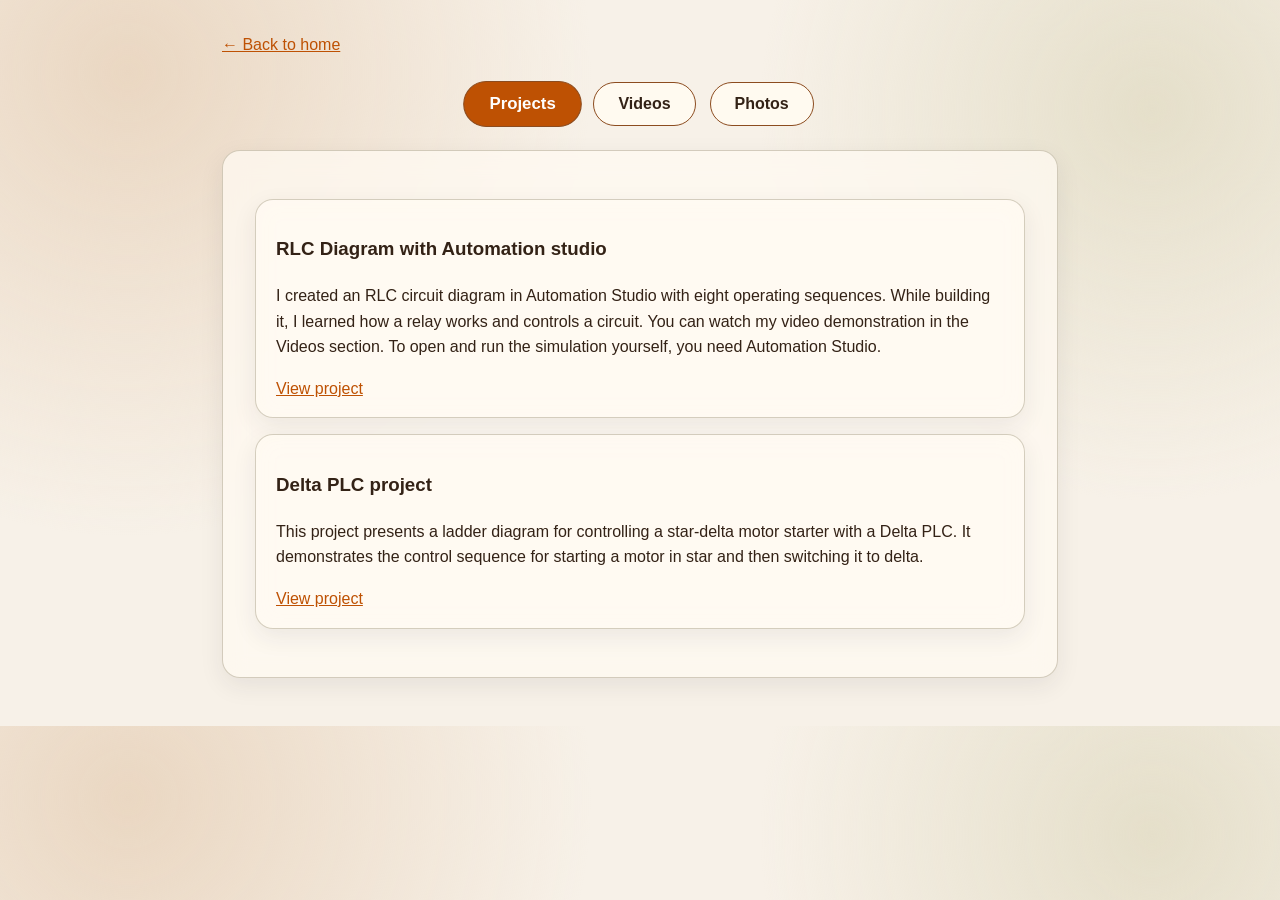
==== project.html @ 9f4d5b27 "Add files via upload" ====
<!DOCTYPE html>
<html lang="en">
<head>
  <meta charset="UTF-8">
  <meta name="viewport" content="width=device-width, initial-scale=1.0">
  <title>My Project | Portfolio</title>
  <link rel="stylesheet" href="style.css">
   <link rel="icon" href="favicon.svg?v=2" type="image/svg+xml">
   <!-- Google tag (gtag.js) -->
<script async src="https://www.googletagmanager.com/gtag/js?id=G-FCDYNV5BZT"></script>
<script>
  window.dataLayer = window.dataLayer || [];
  function gtag(){dataLayer.push(arguments);}
  gtag('js', new Date());

  gtag('config', 'G-FCDYNV5BZT');
</script>
</head>
<body>
  <main>
    <a href="index.html">← Back to home</a>

    <div class="category-tabs">
  <button class="category-tab active" data-target="projects-panel">Projects</button>
  <button class="category-tab" data-target="videos-panel">Videos</button>
  <button class="category-tab" data-target="photos-panel">Photos</button>
</div>

<section id="projects-panel" class="category-panel">
  <article>
  <h3>RLC Diagram with Automation studio</h3>
  <p>
  I created an RLC circuit diagram in Automation Studio with eight operating
  sequences. While building it, I learned how a relay works and controls a
  circuit. You can watch my video demonstration in the Videos section. To open
  and run the simulation yourself, you need Automation Studio.
</p>
  <a href="https://drive.google.com/drive/folders/1UV2HVsaEvD0azWCctB0m4hEM7mdE9hsQ?usp=sharing" target="_blank" rel="noopener">
    View project
  </a>
</article>

<article>
  <h3>Delta PLC project</h3>
  <p>This project presents a ladder diagram for controlling a star-delta motor starter with a Delta PLC. It demonstrates the control sequence for starting a motor in star and then switching it to delta.</p>
  <a href="https://drive.google.com/drive/folders/1kPc6Oqw2vQuU6igE3XqyLBparTO5ddNT?usp=sharing" target="_blank" rel="noopener">
    View project
  </a>
</article>
</section>

<section id="videos-panel" class="category-panel" hidden>
  <article>
  <h3>Video of RLC Diagram With Automation Studio(1)</h3>
  <p></p>
  <a href="https://drive.google.com/file/d/1Dyyc3hLuSCQRP0DE0r65FsRZDgPVqK5n/view?usp=sharing" target="_blank" rel="noopener">
    View video
  </a>
</article>
<article>
  <h3>Video of RLC Diagram With Automation Studio(2)</h3>
  <p></p>
  <a href="https://drive.google.com/file/d/1dYLl6WP03mPpwDv343jCOGYPuhtItcZF/view?usp=sharing" target="_blank" rel="noopener">
    View video
  </a>
</article>
<article>
  <h3>Video of RLC Diagram With Automation Studio(3)</h3>
  <p></p>
  <a href="https://drive.google.com/file/d/1oDq4qbiDxwOZ8d4gYat-QSgjHKj9Vm8w/view?usp=sharing" target="_blank" rel="noopener">
    View video
  </a>
</article>
<article>
  <h3>Video of RLC Diagram With Automation Studio(4)</h3>
  <p></p>
  <a href="https://drive.google.com/file/d/1hmCwI8xYdRDKNEjzUMsem4-DNzkQPcMk/view?usp=sharing" target="_blank" rel="noopener">
    View video
  </a>
</article>
</section>

<section id="photos-panel" class="category-panel" hidden>
  <h2>Project Photos</h2>
  <p>Nothing done yet..</p>
</section>
  </main>
  <script src="script.js"></script>
</body>
</html>
---- style.css ----
* {
  box-sizing: border-box;
}

html {
  scroll-behavior: smooth;
}

body {
  margin: 0;
  font-family: Arial, sans-serif;
  line-height: 1.6;
  color: #202033;
  background: #f6f7fb;
}

header {
  padding: 1rem 8%;
  background: rgb(255, 255, 255);
  border-bottom: 1px solid #e5e5ee;
}

nav {
  display: flex;
  justify-content: flex-end;
  gap: 1.5rem;
}

a {
  color: #5b4bdb;
}

nav a {
  text-decoration: none;
  font-weight: bold;
}

main {
  max-width: 900px;
  margin: 0 auto;
  padding: 2rem;
}

section {
  padding: 3rem 0;
}

#home {
  min-height: 60vh;
  display: flex;
  flex-direction: column;
  justify-content: center;
  align-items: flex-start;
}

#home h1 {
  margin: 0;
  font-size: clamp(2.5rem, 8vw, 4.5rem);
}

#home a {
  display: inline-block;
  padding: 0.7rem 1rem;
  color: white;
  background: #5b4bdb;
  border-radius: 8px;
  text-decoration: none;
}

article {
  margin: 1rem 0;
  padding: 1rem 1.25rem;
  background: white;
  border: 1px solid #e5e5ee;
  border-radius: 10px;
}

footer {
  padding: 1rem;
  color: #666;
  text-align: center;
}

@media (max-width: 600px) {
  header {
    padding: 1rem;
  }

  nav {
    justify-content: center;
    flex-wrap: wrap;
    gap: 0.75rem 1rem;
  }

  main {
    padding: 1rem;
  }
}

.project-icon {
  display: inline-block;
  padding: 0.5rem 0.8rem;
  color: white;
  background: #5b4bdb;
  border-radius: 8px;
  text-decoration: none;
}

.profile-photo {
  width: 140px;
  height: 140px;
  object-fit: cover;
  border-radius: 50%;
}

#home {
  display: block;
}

.hero-layout {
  display: grid;
  grid-template-columns: 1fr 220px;
  align-items: center;
  gap: 3rem;
}

.profile-photo {
  width: 220px;
  height: 220px;
  object-fit: cover;
  border-radius: 50%;
}

@media (max-width: 600px) {
  .hero-layout {
    grid-template-columns: 1fr;
    gap: 1rem;
  }

  .profile-photo {
    width: 150px;
    height: 150px;
  }
}

@keyframes fade-up {
  from {
    opacity: 0;
    transform: translateY(18px);
  }
  to {
    opacity: 1;
    transform: translateY(0);
  }
}

@keyframes fade-in {
  from {
    opacity: 0;
    transform: translateX(18px);
  }
  to {
    opacity: 1;
    transform: translateX(0);
  }
}

.hero-layout > div {
  animation: fade-up 0.7s ease-out both;
}

.profile-photo {
  animation: fade-in 0.8s ease-out 0.15s both;
}

article {
  transition: transform 0.2s ease, box-shadow 0.2s ease;
}

article:hover {
  transform: translateY(-5px);
  box-shadow: 0 8px 20px rgb(32 32 51 / 12%);
}

@media (prefers-reduced-motion: reduce) {
  *,
  *::before,
  *::after {
    animation-duration: 0.01ms !important;
    transition-duration: 0.01ms !important;
  }
}

body {
  background:
    radial-gradient(circle at 10% 10%, #e5e2ff 0, transparent 35%),
    radial-gradient(circle at 90% 15%, #dff5ff 0, transparent 30%),
    #f6f7fb;
}

section,
article {
  background: rgb(255 255 255 / 55%);
  border: 1px solid rgb(255 255 255 / 85%);
  border-radius: 18px;
  box-shadow: 0 8px 24px rgb(32 32 51 / 8%);
  backdrop-filter: blur(12px);
  -webkit-backdrop-filter: blur(12px);
  transition: transform 0.25s ease, box-shadow 0.25s ease;
}

section {
  padding: 2rem;
  margin: 1rem 0;
}

@media (hover: hover) {
  section:hover,
  article:hover {
    transform: translateY(-4px);
    box-shadow: 0 14px 30px rgb(32 32 51 / 14%);
  }
}

@keyframes page-enter {
  from {
    opacity: 0;
    transform: translateY(12px);
  }
  to {
    opacity: 1;
    transform: translateY(0);
  }
}

main {
  animation: page-enter 0.55s ease-out both;
}

@media (prefers-reduced-motion: reduce) {
  *,
  *::before,
  *::after {
    animation-duration: 0.01ms !important;
    transition-duration: 0.01ms !important;
  }
}
nav a:not(.social-icon) {
  display: inline-block;
  padding: 0.55rem 0.9rem;
  border: 1px solid rgb(91 75 219 / 20%);
  border-radius: 999px;
  background: rgb(255 255 255 / 45%);
  text-decoration: none;
  transition: transform 0.2s ease, background 0.2s ease,
              box-shadow 0.2s ease, border-color 0.2s ease;
}

nav a:not(.social-icon):hover {
  transform: translateY(-3px);
  border-color: #5b4bdb;
  background: rgb(255 255 255 / 85%);
  box-shadow: 0 6px 16px rgb(91 75 219 / 18%);
}

nav a:not(.social-icon):focus-visible {
  outline: 3px solid #5b4bdb;
  outline-offset: 3px;
}
.social-links {
  display: flex;
  gap: 0.75rem;
}

#contact .social-links .social-icon {
  display: inline-flex;
  width: 44px;
  height: 44px;
  align-items: center;
  justify-content: center;
  border-radius: 50%;
  color: white;
  font-size: 1.25rem;
  font-weight: bold;
  text-decoration: none;
  transition: transform 0.2s ease, box-shadow 0.2s ease;
}

#contact .social-icon.facebook {
  background: #1877f2;
}

#contact .social-icon.linkedin {
  background: #0a66c2;
}

#contact .social-links .social-icon:hover {
  transform: translateY(-3px);
  box-shadow: 0 6px 16px rgb(32 32 51 / 20%);
}

#contact .social-icon.email {
  background: #5b4bdb;
}

#contact .email-address {
  display: inline-block;
  padding: 0.35rem 0.6rem;
  border-radius: 8px;
  background: rgb(91 75 219 / 8%);
  color: #4b3bc8;
  font-weight: 600;
  text-decoration: none;
  overflow-wrap: anywhere;
  transition: transform 0.2s ease, box-shadow 0.2s ease;
}

#contact .email-address:hover {
  transform: translateY(-2px);
  box-shadow: 0 5px 14px rgb(91 75 219 / 18%);
}

#contact .email-contact {
  display: inline-flex;
  max-width: 100%;
  align-items: center;
  gap: 0.65rem;
  margin: 0.5rem 0 1rem;
  padding: 0.55rem 0.8rem;
  border: 1px solid rgb(255 255 255 / 85%);
  border-radius: 14px;
  background: rgb(255 255 255 / 55%);
  box-shadow: 0 8px 20px rgb(32 32 51 / 8%);
  backdrop-filter: blur(12px);
  -webkit-backdrop-filter: blur(12px);
}

#contact .email-symbol {
  display: grid;
  width: 40px;
  height: 40px;
  flex: 0 0 40px;
  place-items: center;
  border-radius: 50%;
  background: #5b4bdb;
  color: white;
}

#contact .email-address {
  padding: 0;
  color: #4b3bc8;
  font-weight: 600;
  text-decoration: none;
  white-space: nowrap;
}

#contact .email-address:hover {
  text-decoration: underline;
}
#contact .contact-methods {
  display: flex;
  flex-direction: column;
  align-items: flex-start;
  gap: 0.75rem;
}

#contact .social-links {
  display: flex;
  gap: 1.75rem;
}

body {
  background:
    radial-gradient(circle at 10% 10%, #d9d5f5 0, transparent 35%),
    radial-gradient(circle at 90% 15%, #d5e8f0 0, transparent 30%),
    #e9eaf1;
}

section,
article {
  background: rgb(220 222 235 / 68%);
}

#contact .email-contact,
nav a:not(.social-icon) {
  background: rgb(220 222 235 / 65%);
}

header {
  background: rgb(213 216 232 / 90%);
  border-bottom: 1px solid rgb(91 75 219 / 20%);
  backdrop-filter: blur(12px);
  -webkit-backdrop-filter: blur(12px);
}
@media (max-width: 600px) {
  header {
    padding: 0.75rem 1rem;
  }

  nav {
    justify-content: center;
    flex-wrap: wrap;
    gap: 0.5rem;
  }

  nav a:not(.social-icon) {
    padding: 0.45rem 0.65rem;
    font-size: 0.9rem;
  }

  main {
    padding: 1rem;
  }

  section {
    padding: 1.25rem;
    margin: 0.75rem 0;
  }

  .hero-layout {
    grid-template-columns: 1fr;
    gap: 1rem;
  }

  .profile-photo {
    width: 130px;
    height: 130px;
  }

  #home h1 {
    font-size: clamp(2.2rem, 11vw, 3.1rem);
  }

  #contact .email-address {
    font-size: clamp(0.65rem, 3.2vw, 0.9rem);
    white-space: nowrap;
  }
}

.hero-layout {
  grid-template-columns: minmax(0, 1fr) clamp(90px, 28vw, 120px);
  align-items: start;
  gap: 0.65rem;
}

.hero-layout > div {
  min-width: 0;
}

.profile-photo {
  width: clamp(90px, 28vw, 120px);
  height: clamp(90px, 28vw, 120px);
  margin-top: 2rem;
}

#home h1 {
  font-size: clamp(1.45rem, 7vw, 2rem);
  line-height: 1.1;
}

:root {
  --burnt-orange: #be5103;
  --brown: #8c4c1f;
  --olive: #544823;
  --dark-brown: #332216;
  --warm-cream: #f7f1e8;
}

body {
  color: var(--dark-brown);
  background:
    radial-gradient(circle at 10% 10%, #ead7c2 0, transparent 35%),
    radial-gradient(circle at 90% 15%, #e5dfca 0, transparent 30%),
    var(--warm-cream);
}

header {
  background: rgb(247 241 232 / 92%);
  border-bottom: 1px solid rgb(84 72 35 / 25%);
}

h1, h2, h3 {
  color: var(--dark-brown);
}

a {
  color: var(--burnt-orange);
}

section,
article {
  color: var(--dark-brown);
  background: rgb(255 250 242 / 75%);
  border-color: rgb(84 72 35 / 25%);
}

nav a:not(.social-icon) {
  color: var(--dark-brown);
  border-color: rgb(84 72 35 / 28%);
}

nav a:not(.social-icon):hover {
  color: var(--burnt-orange);
  border-color: var(--burnt-orange);
}

#home a,
.project-icon {
  color: white;
  background: var(--burnt-orange);
}

#contact .email-contact {
  background: rgb(255 250 242 / 80%);
  border-color: rgb(84 72 35 / 28%);
}

#contact .email-symbol {
  background: var(--olive);
}

#contact .email-address {
  color: var(--brown);
}

#contact .social-icon.facebook {
  background: var(--burnt-orange);
}

#contact .social-icon.linkedin {
  background: var(--brown);
}

footer {
  color: rgb(51 34 22 / 75%);
}

@media (max-width: 600px) {
  #home {
    min-height: auto;
    padding-bottom: 32px;
  }
}
.category-tabs {
  display: flex;
  gap: 14px;
  margin: 24px 0;
}

.category-tab {
  padding: 12px 24px;
  border: 1px solid #8c4c1f;
  border-radius: 999px;
  background: #fffaf0;
  color: #332216;
  font-size: 1rem;
  font-weight: bold;
  cursor: pointer;
}

.category-tab.active,
.category-tab:hover {
  background: #be5103;
  color: white;
}

.category-panel[hidden] {
  display: none;
}

@media (max-width: 600px) {
  .category-tabs {
    gap: 8px;
  }

  .category-tab {
    padding: 10px 16px;
  }
}
section[hidden] {
  display: none !important;
}
/* Center the three category buttons */
.category-tabs {
  display: flex;
  justify-content: center;
  gap: 14px;
}

/* Animate the buttons when hovered or clicked */
.category-tab {
  transition: transform 0.25s ease, box-shadow 0.25s ease;
}

.category-tab:hover {
  transform: translateY(-4px);
  box-shadow: 0 8px 18px rgba(51, 34, 22, 0.18);
}

.category-tab.active {
  transform: scale(1.05);
}

/* Fade and slide in the selected section */
.category-panel:not([hidden]) {
  animation: panel-appear 0.35s ease;
}

@keyframes panel-appear {
  from {
    opacity: 0;
    transform: translateY(12px);
  }
  to {
    opacity: 1;
    transform: translateY(0);
  }
}
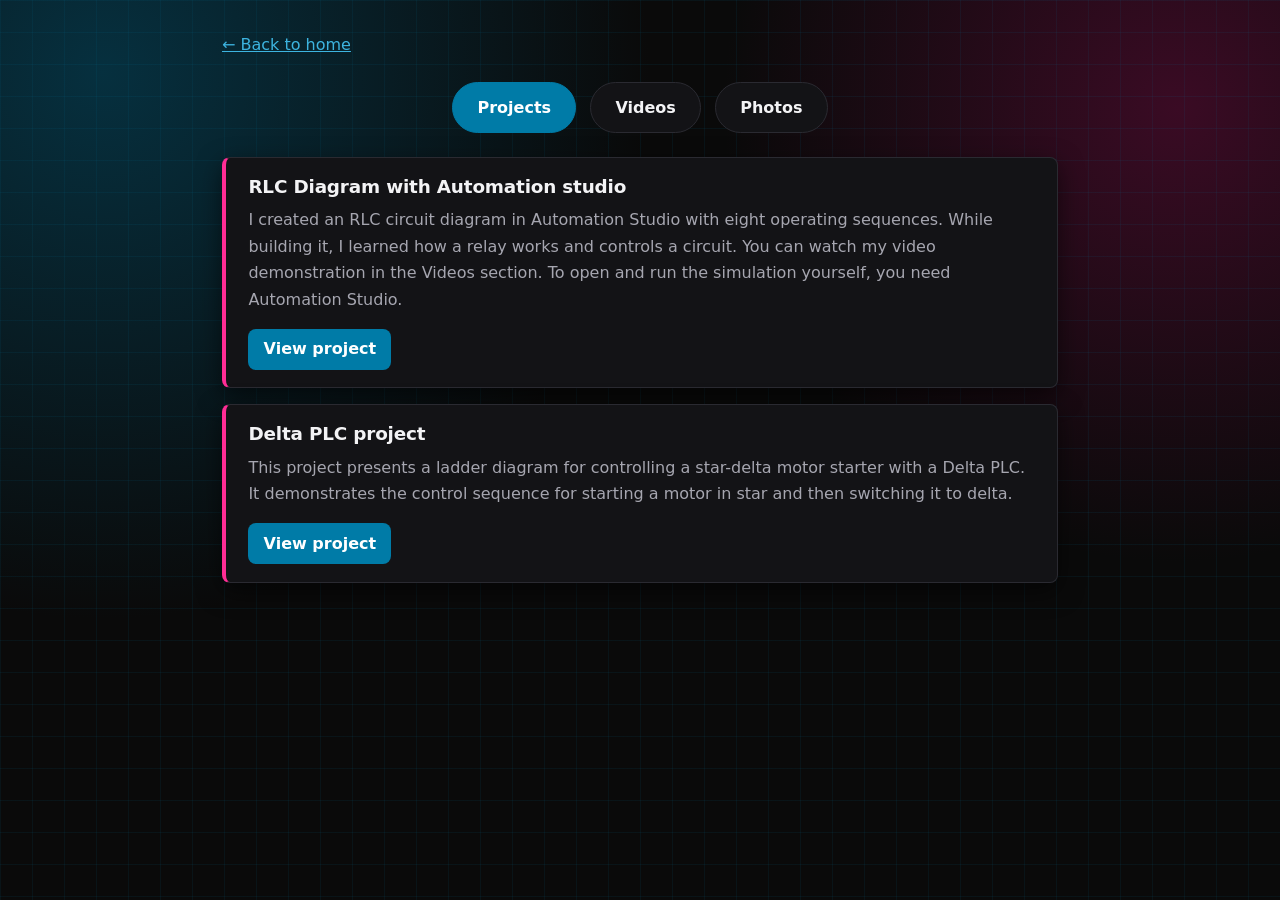
==== commit 7983cea2: "Add files via upload" ====
--- a/project.html
+++ b/project.html
@@ -6,7 +6,6 @@
   <title>My Project | Portfolio</title>
   <link rel="stylesheet" href="style.css">
    <link rel="icon" href="favicon.svg?v=2" type="image/svg+xml">
-   <!-- Google tag (gtag.js) -->
 <script async src="https://www.googletagmanager.com/gtag/js?id=G-FCDYNV5BZT"></script>
 <script>
   window.dataLayer = window.dataLayer || [];
@@ -20,10 +19,10 @@
   <main>
     <a href="index.html">← Back to home</a>
 
-    <div class="category-tabs">
-  <button class="category-tab active" data-target="projects-panel">Projects</button>
-  <button class="category-tab" data-target="videos-panel">Videos</button>
-  <button class="category-tab" data-target="photos-panel">Photos</button>
+   <div class="category-tabs" role="tablist">
+  <button type="button" role="tab" aria-selected="true" class="category-tab active" data-target="projects-panel">Projects</button>
+  <button type="button" role="tab" aria-selected="false" class="category-tab" data-target="videos-panel">Videos</button>
+  <button type="button" role="tab" aria-selected="false" class="category-tab" data-target="photos-panel">Photos</button>
 </div>
 
 <section id="projects-panel" class="category-panel">
@@ -81,8 +80,8 @@
 </section>
 
 <section id="photos-panel" class="category-panel" hidden>
-  <h2>Project Photos</h2>
-  <p>Nothing done yet..</p>
+  <h3>Project Photos</h3>
+  <p>Photos of my circuits and PLC setups are coming soon.</p>
 </section>
   </main>
   <script src="script.js"></script>
--- a/style.css
+++ b/style.css
@@ -1,38 +1,119 @@
+:root {
+  color-scheme: dark;
+
+  --bg: #0a0a0a;
+  --bg-glow-1: #06303f;
+  --bg-glow-2: #3a0b24;
+  --grid: rgb(0 123 167 / 9%);
+  --surface: rgb(20 20 23 / 82%);
+  --surface-solid: #131316;
+  --surface-2: #1b1b20;
+  --text: #f3f3f5;
+  --muted: #a6a6b0;
+  --line: #2a2a31;
+  --accent: #007ba7;
+  --accent-hover: #ff2d95;
+  --on-accent: #ffffff;
+  --on-accent-hover: #0a0a0a;
+  --link: #3db4e0;
+  --link-hover: #ff2d95;
+  --rail: #ff2d95;
+  --focus: #ff2d95;
+  --shadow: 0 8px 24px rgb(0 0 0 / 55%);
+  --shadow-hover: 0 12px 30px rgb(0 0 0 / 70%);
+  --photo-glow: 0 0 28px rgb(255 45 149 / 40%);
+  --header-bg: rgb(10 10 10 / 88%);
+
+  --radius: 10px;
+  --radius-sm: 8px;
+  --font: system-ui, -apple-system, "Segoe UI", Roboto, "Helvetica Neue", Arial, sans-serif;
+}
+
+:root[data-theme="light"] {
+  color-scheme: light;
+
+  --bg: #f5f6f8;
+  --bg-glow-1: #d8eef6;
+  --bg-glow-2: #ffe0ef;
+  --grid: rgb(0 123 167 / 8%);
+  --surface: #ffffff;
+  --surface-solid: #ffffff;
+  --surface-2: #edf1f4;
+  --text: #0a0a0a;
+  --muted: #474750;
+  --line: #0a0a0a;
+  --accent: #007ba7;
+  --accent-hover: #ff2d95;
+  --on-accent: #ffffff;
+  --on-accent-hover: #0a0a0a;
+  --link: #007ba7;
+  --link-hover: #c80f70;
+  --rail: #ff2d95;
+  --focus: #ff2d95;
+  --shadow: 4px 4px 0 #0a0a0a;
+  --shadow-hover: 5px 8px 0 #0a0a0a;
+  --photo-glow: 4px 4px 0 #0a0a0a;
+  --header-bg: rgb(245 246 248 / 92%);
+}
+
+/* ---------- 2. Base ---------- */
+
 * {
   box-sizing: border-box;
 }
 
 html {
   scroll-behavior: smooth;
+  scroll-padding-top: 5rem;
 }
 
 body {
   margin: 0;
-  font-family: Arial, sans-serif;
-  line-height: 1.6;
-  color: #202033;
-  background: #f6f7fb;
-}
-
-header {
-  padding: 1rem 8%;
-  background: rgb(255, 255, 255);
-  border-bottom: 1px solid #e5e5ee;
-}
-
-nav {
-  display: flex;
-  justify-content: flex-end;
-  gap: 1.5rem;
+  font-family: var(--font);
+  line-height: 1.65;
+  color: var(--text);
+  background:
+    linear-gradient(var(--grid) 1px, transparent 1px) 0 0 / 32px 32px,
+    linear-gradient(90deg, var(--grid) 1px, transparent 1px) 0 0 / 32px 32px,
+    radial-gradient(circle at 8% 8%, var(--bg-glow-1) 0, transparent 38%),
+    radial-gradient(circle at 92% 12%, var(--bg-glow-2) 0, transparent 32%),
+    var(--bg);
+  background-attachment: fixed;
+}
+
+h1,
+h2,
+h3 {
+  margin: 0 0 0.6rem;
+  line-height: 1.2;
+  letter-spacing: -0.01em;
+  color: var(--text);
+}
+
+h2 {
+  font-size: 1.6rem;
+}
+
+h3 {
+  font-size: 1.15rem;
+}
+
+p {
+  margin: 0 0 1rem;
 }
 
 a {
-  color: #5b4bdb;
-}
-
-nav a {
-  text-decoration: none;
-  font-weight: bold;
+  color: var(--link);
+}
+
+a:hover {
+  color: var(--link-hover);
+}
+
+a:focus-visible,
+button:focus-visible {
+  outline: 3px solid var(--focus);
+  outline-offset: 3px;
 }
 
 main {
@@ -41,112 +122,163 @@
   padding: 2rem;
 }
 
+/* ---------- 3. Header and navigation ---------- */
+
+header {
+  position: sticky;
+  top: 0;
+  z-index: 10;
+  padding: 0.9rem 8%;
+  background: var(--header-bg);
+  border-bottom: 1px solid var(--line);
+  backdrop-filter: blur(12px);
+  -webkit-backdrop-filter: blur(12px);
+}
+
+nav {
+  display: flex;
+  justify-content: flex-end;
+  gap: 0.6rem;
+}
+
+nav a {
+  padding: 0.5rem 0.95rem;
+  border: 1px solid var(--line);
+  border-radius: 999px;
+  background: var(--surface-2);
+  color: var(--text);
+  font-weight: 600;
+  text-decoration: none;
+  transition: transform 0.2s ease, border-color 0.2s ease, color 0.2s ease;
+}
+
+nav a:hover {
+  transform: translateY(-2px);
+  border-color: var(--link);
+  color: var(--link);
+}
+
+/* ---------- 4. Sections and cards ---------- */
+
 section {
-  padding: 3rem 0;
-}
-
-#home {
-  min-height: 60vh;
-  display: flex;
-  flex-direction: column;
-  justify-content: center;
-  align-items: flex-start;
-}
-
-#home h1 {
-  margin: 0;
-  font-size: clamp(2.5rem, 8vw, 4.5rem);
-}
-
-#home a {
-  display: inline-block;
-  padding: 0.7rem 1rem;
-  color: white;
-  background: #5b4bdb;
-  border-radius: 8px;
-  text-decoration: none;
-}
-
+  margin: 1rem 0;
+  padding: 2rem;
+  background: var(--surface);
+  border: 1px solid var(--line);
+  border-radius: var(--radius);
+  box-shadow: var(--shadow);
+  backdrop-filter: blur(12px);
+  -webkit-backdrop-filter: blur(12px);
+}
+
+/* Tab panels sit inside the page, so they get no card of their own */
+.category-panel {
+  padding: 0;
+  background: none;
+  border: none;
+  box-shadow: none;
+  backdrop-filter: none;
+  -webkit-backdrop-filter: none;
+}
+
+.category-panel[hidden] {
+  display: none;
+}
+
+/* Project and video cards: the left edge is a "rail", like a ladder diagram */
 article {
   margin: 1rem 0;
-  padding: 1rem 1.25rem;
-  background: white;
-  border: 1px solid #e5e5ee;
-  border-radius: 10px;
-}
-
-footer {
-  padding: 1rem;
-  color: #666;
-  text-align: center;
-}
-
-@media (max-width: 600px) {
-  header {
-    padding: 1rem;
-  }
-
-  nav {
-    justify-content: center;
-    flex-wrap: wrap;
-    gap: 0.75rem 1rem;
-  }
-
-  main {
-    padding: 1rem;
-  }
-}
-
-.project-icon {
+  padding: 1.1rem 1.4rem;
+  background: var(--surface-solid);
+  border: 1px solid var(--line);
+  border-left: 4px solid var(--rail);
+  border-radius: var(--radius-sm);
+  box-shadow: var(--shadow);
+  transition: transform 0.2s ease, box-shadow 0.2s ease;
+}
+
+@media (hover: hover) {
+  article:hover {
+    transform: translateY(-4px);
+    box-shadow: var(--shadow-hover);
+  }
+}
+
+article p {
+  color: var(--muted);
+}
+
+article a {
   display: inline-block;
-  padding: 0.5rem 0.8rem;
-  color: white;
-  background: #5b4bdb;
+  padding: 0.45rem 0.95rem;
   border-radius: 8px;
+  background: var(--accent);
+  color: var(--on-accent);
+  font-weight: 600;
   text-decoration: none;
-}
-
-.profile-photo {
-  width: 140px;
-  height: 140px;
-  object-fit: cover;
-  border-radius: 50%;
-}
-
-#home {
-  display: block;
-}
+  transition: background 0.2s ease;
+}
+
+article a:hover {
+  background: var(--accent-hover);
+  color: var(--on-accent-hover);
+}
+
+/* ---------- 5. Hero ---------- */
 
 .hero-layout {
   display: grid;
-  grid-template-columns: 1fr 220px;
+  grid-template-columns: minmax(0, 1fr) 220px;
   align-items: center;
   gap: 3rem;
+  animation: hero-in 0.7s ease-out both;
+}
+
+.hero-layout > div {
+  min-width: 0;
+}
+
+.hero-layout p:first-child {
+  margin-bottom: 0.2rem;
+  color: var(--muted);
+}
+
+#home h1 {
+  font-size: clamp(2.2rem, 6vw, 3.4rem);
+  line-height: 1.1;
+  letter-spacing: -0.02em;
+}
+
+.hero-layout a {
+  display: inline-block;
+  padding: 0.7rem 1.2rem;
+  border-radius: 10px;
+  background: var(--accent);
+  color: var(--on-accent);
+  font-weight: 600;
+  text-decoration: none;
+  transition: transform 0.2s ease, background 0.2s ease;
+}
+
+.hero-layout a:hover {
+  transform: translateY(-2px);
+  background: var(--accent-hover);
+  color: var(--on-accent-hover);
 }
 
 .profile-photo {
   width: 220px;
   height: 220px;
   object-fit: cover;
+  border: 3px solid var(--rail);
   border-radius: 50%;
-}
-
-@media (max-width: 600px) {
-  .hero-layout {
-    grid-template-columns: 1fr;
-    gap: 1rem;
-  }
-
-  .profile-photo {
-    width: 150px;
-    height: 150px;
-  }
-}
-
-@keyframes fade-up {
+  box-shadow: var(--photo-glow);
+}
+
+@keyframes hero-in {
   from {
     opacity: 0;
-    transform: translateY(18px);
+    transform: translateY(14px);
   }
   to {
     opacity: 1;
@@ -154,247 +286,200 @@
   }
 }
 
-@keyframes fade-in {
-  from {
-    opacity: 0;
-    transform: translateX(18px);
-  }
-  to {
-    opacity: 1;
-    transform: translateX(0);
-  }
-}
-
-.hero-layout > div {
-  animation: fade-up 0.7s ease-out both;
-}
-
-.profile-photo {
-  animation: fade-in 0.8s ease-out 0.15s both;
-}
-
-article {
-  transition: transform 0.2s ease, box-shadow 0.2s ease;
-}
-
-article:hover {
-  transform: translateY(-5px);
-  box-shadow: 0 8px 20px rgb(32 32 51 / 12%);
-}
-
-@media (prefers-reduced-motion: reduce) {
-  *,
-  *::before,
-  *::after {
-    animation-duration: 0.01ms !important;
-    transition-duration: 0.01ms !important;
-  }
-}
-
-body {
-  background:
-    radial-gradient(circle at 10% 10%, #e5e2ff 0, transparent 35%),
-    radial-gradient(circle at 90% 15%, #dff5ff 0, transparent 30%),
-    #f6f7fb;
-}
-
-section,
-article {
-  background: rgb(255 255 255 / 55%);
-  border: 1px solid rgb(255 255 255 / 85%);
-  border-radius: 18px;
-  box-shadow: 0 8px 24px rgb(32 32 51 / 8%);
-  backdrop-filter: blur(12px);
-  -webkit-backdrop-filter: blur(12px);
-  transition: transform 0.25s ease, box-shadow 0.25s ease;
-}
-
-section {
-  padding: 2rem;
-  margin: 1rem 0;
-}
-
-@media (hover: hover) {
-  section:hover,
-  article:hover {
-    transform: translateY(-4px);
-    box-shadow: 0 14px 30px rgb(32 32 51 / 14%);
-  }
-}
-
-@keyframes page-enter {
-  from {
-    opacity: 0;
-    transform: translateY(12px);
-  }
-  to {
-    opacity: 1;
-    transform: translateY(0);
-  }
-}
-
-main {
-  animation: page-enter 0.55s ease-out both;
-}
-
-@media (prefers-reduced-motion: reduce) {
-  *,
-  *::before,
-  *::after {
-    animation-duration: 0.01ms !important;
-    transition-duration: 0.01ms !important;
-  }
-}
-nav a:not(.social-icon) {
-  display: inline-block;
-  padding: 0.55rem 0.9rem;
-  border: 1px solid rgb(91 75 219 / 20%);
-  border-radius: 999px;
-  background: rgb(255 255 255 / 45%);
+/* ---------- 6. Contact ---------- */
+
+.email-contact {
+  display: inline-flex;
+  max-width: 100%;
+  align-items: center;
+  gap: 0.7rem;
+  margin: 0.25rem 0 1.25rem;
+  padding: 0.55rem 0.9rem 0.55rem 0.6rem;
+  background: var(--surface-2);
+  border: 1px solid var(--line);
+  border-radius: var(--radius-sm);
+}
+
+.email-symbol {
+  display: grid;
+  flex: 0 0 40px;
+  width: 40px;
+  height: 40px;
+  place-items: center;
+  border-radius: 50%;
+  background: var(--accent);
+  color: var(--on-accent);
+}
+
+.email-address {
+  min-width: 0;
+  font-weight: 600;
   text-decoration: none;
-  transition: transform 0.2s ease, background 0.2s ease,
-              box-shadow 0.2s ease, border-color 0.2s ease;
-}
-
-nav a:not(.social-icon):hover {
-  transform: translateY(-3px);
-  border-color: #5b4bdb;
-  background: rgb(255 255 255 / 85%);
-  box-shadow: 0 6px 16px rgb(91 75 219 / 18%);
-}
-
-nav a:not(.social-icon):focus-visible {
-  outline: 3px solid #5b4bdb;
-  outline-offset: 3px;
-}
+  overflow-wrap: anywhere;
+}
+
+.email-address:hover {
+  text-decoration: underline;
+}
+
 .social-links {
   display: flex;
-  gap: 0.75rem;
-}
-
-#contact .social-links .social-icon {
+  gap: 0.9rem;
+}
+
+.social-icon {
   display: inline-flex;
   width: 44px;
   height: 44px;
   align-items: center;
   justify-content: center;
   border-radius: 50%;
-  color: white;
-  font-size: 1.25rem;
-  font-weight: bold;
+  background: var(--accent);
+  color: var(--on-accent);
+  font-size: 1.2rem;
+  font-weight: 700;
   text-decoration: none;
-  transition: transform 0.2s ease, box-shadow 0.2s ease;
-}
-
-#contact .social-icon.facebook {
-  background: #1877f2;
-}
-
-#contact .social-icon.linkedin {
-  background: #0a66c2;
-}
-
-#contact .social-links .social-icon:hover {
+  transition: transform 0.2s ease, background 0.2s ease;
+}
+
+.social-icon:hover {
   transform: translateY(-3px);
-  box-shadow: 0 6px 16px rgb(32 32 51 / 20%);
-}
-
-#contact .social-icon.email {
-  background: #5b4bdb;
-}
-
-#contact .email-address {
-  display: inline-block;
-  padding: 0.35rem 0.6rem;
-  border-radius: 8px;
-  background: rgb(91 75 219 / 8%);
-  color: #4b3bc8;
-  font-weight: 600;
-  text-decoration: none;
-  overflow-wrap: anywhere;
-  transition: transform 0.2s ease, box-shadow 0.2s ease;
-}
-
-#contact .email-address:hover {
-  transform: translateY(-2px);
-  box-shadow: 0 5px 14px rgb(91 75 219 / 18%);
-}
-
-#contact .email-contact {
-  display: inline-flex;
-  max-width: 100%;
-  align-items: center;
-  gap: 0.65rem;
-  margin: 0.5rem 0 1rem;
-  padding: 0.55rem 0.8rem;
-  border: 1px solid rgb(255 255 255 / 85%);
-  border-radius: 14px;
-  background: rgb(255 255 255 / 55%);
-  box-shadow: 0 8px 20px rgb(32 32 51 / 8%);
-  backdrop-filter: blur(12px);
-  -webkit-backdrop-filter: blur(12px);
-}
-
-#contact .email-symbol {
+  background: var(--accent-hover);
+  color: var(--on-accent-hover);
+}
+
+/* ---------- 7. Projects page tabs ---------- */
+
+.category-tabs {
+  display: flex;
+  justify-content: center;
+  gap: 0.9rem;
+  margin: 1.5rem 0;
+}
+
+.category-tab {
+  padding: 0.7rem 1.5rem;
+  border: 1px solid var(--line);
+  border-radius: 999px;
+  background: var(--surface-solid);
+  color: var(--text);
+  font: inherit;
+  font-weight: 700;
+  cursor: pointer;
+  transition: transform 0.2s ease, background 0.2s ease, color 0.2s ease,
+              border-color 0.2s ease;
+}
+
+.category-tab:hover {
+  transform: translateY(-3px);
+  border-color: var(--link);
+  color: var(--link);
+}
+
+.category-tab.active {
+  border-color: var(--accent);
+  background: var(--accent);
+  color: var(--on-accent);
+}
+
+.category-panel:not([hidden]) {
+  animation: panel-in 0.3s ease;
+}
+
+@keyframes panel-in {
+  from {
+    opacity: 0;
+    transform: translateY(10px);
+  }
+  to {
+    opacity: 1;
+    transform: translateY(0);
+  }
+}
+
+/* ---------- 8. Photo gallery (for the Photos tab) ---------- */
+
+.photo-grid {
   display: grid;
+  grid-template-columns: repeat(auto-fill, minmax(220px, 1fr));
+  gap: 1rem;
+}
+
+.photo-grid figure {
+  margin: 0;
+}
+
+.photo-grid img {
+  display: block;
+  width: 100%;
+  aspect-ratio: 4 / 3;
+  object-fit: cover;
+  border: 1px solid var(--line);
+  border-radius: var(--radius-sm);
+}
+
+.photo-grid figcaption {
+  margin-top: 0.4rem;
+  font-size: 0.9rem;
+  color: var(--muted);
+}
+
+/* ---------- Theme toggle icon button ---------- */
+
+.theme-toggle {
+  display: inline-grid;
   width: 40px;
   height: 40px;
-  flex: 0 0 40px;
   place-items: center;
+  padding: 0;
+  border: 1px solid var(--line);
   border-radius: 50%;
-  background: #5b4bdb;
-  color: white;
-}
-
-#contact .email-address {
-  padding: 0;
-  color: #4b3bc8;
-  font-weight: 600;
-  text-decoration: none;
-  white-space: nowrap;
-}
-
-#contact .email-address:hover {
-  text-decoration: underline;
-}
-#contact .contact-methods {
-  display: flex;
-  flex-direction: column;
-  align-items: flex-start;
-  gap: 0.75rem;
-}
-
-#contact .social-links {
-  display: flex;
-  gap: 1.75rem;
-}
-
-body {
-  background:
-    radial-gradient(circle at 10% 10%, #d9d5f5 0, transparent 35%),
-    radial-gradient(circle at 90% 15%, #d5e8f0 0, transparent 30%),
-    #e9eaf1;
-}
-
-section,
-article {
-  background: rgb(220 222 235 / 68%);
-}
-
-#contact .email-contact,
-nav a:not(.social-icon) {
-  background: rgb(220 222 235 / 65%);
-}
-
-header {
-  background: rgb(213 216 232 / 90%);
-  border-bottom: 1px solid rgb(91 75 219 / 20%);
-  backdrop-filter: blur(12px);
-  -webkit-backdrop-filter: blur(12px);
-}
+  background: var(--surface-2);
+  color: var(--text);
+  cursor: pointer;
+  transition: transform 0.35s ease, border-color 0.2s ease, color 0.2s ease;
+}
+
+.theme-toggle:hover {
+  transform: rotate(25deg);
+  border-color: var(--link);
+  color: var(--link);
+}
+
+.theme-toggle svg {
+  width: 20px;
+  height: 20px;
+}
+
+.theme-toggle .icon-sun {
+  display: none;
+}
+
+:root[data-theme="dark"] .theme-toggle .icon-sun {
+  display: block;
+}
+
+:root[data-theme="dark"] .theme-toggle .icon-moon {
+  display: none;
+}
+
+/* ---------- 9. Footer ---------- */
+
+footer {
+  padding: 1.5rem 1rem 2rem;
+  color: var(--muted);
+  text-align: center;
+}
+
+footer p {
+  margin: 0;
+}
+
+/* ---------- 10. Small screens ---------- */
+
 @media (max-width: 600px) {
   header {
-    padding: 0.75rem 1rem;
+    padding: 0.7rem 1rem;
   }
 
   nav {
@@ -403,8 +488,8 @@
     gap: 0.5rem;
   }
 
-  nav a:not(.social-icon) {
-    padding: 0.45rem 0.65rem;
+  nav a {
+    padding: 0.4rem 0.7rem;
     font-size: 0.9rem;
   }
 
@@ -414,205 +499,39 @@
 
   section {
     padding: 1.25rem;
-    margin: 0.75rem 0;
   }
 
   .hero-layout {
     grid-template-columns: 1fr;
-    gap: 1rem;
+    gap: 1.25rem;
   }
 
   .profile-photo {
+    order: -1;
     width: 130px;
     height: 130px;
   }
 
-  #home h1 {
-    font-size: clamp(2.2rem, 11vw, 3.1rem);
-  }
-
-  #contact .email-address {
-    font-size: clamp(0.65rem, 3.2vw, 0.9rem);
-    white-space: nowrap;
-  }
-}
-
-.hero-layout {
-  grid-template-columns: minmax(0, 1fr) clamp(90px, 28vw, 120px);
-  align-items: start;
-  gap: 0.65rem;
-}
-
-.hero-layout > div {
-  min-width: 0;
-}
-
-.profile-photo {
-  width: clamp(90px, 28vw, 120px);
-  height: clamp(90px, 28vw, 120px);
-  margin-top: 2rem;
-}
-
-#home h1 {
-  font-size: clamp(1.45rem, 7vw, 2rem);
-  line-height: 1.1;
-}
-
-:root {
-  --burnt-orange: #be5103;
-  --brown: #8c4c1f;
-  --olive: #544823;
-  --dark-brown: #332216;
-  --warm-cream: #f7f1e8;
-}
-
-body {
-  color: var(--dark-brown);
-  background:
-    radial-gradient(circle at 10% 10%, #ead7c2 0, transparent 35%),
-    radial-gradient(circle at 90% 15%, #e5dfca 0, transparent 30%),
-    var(--warm-cream);
-}
-
-header {
-  background: rgb(247 241 232 / 92%);
-  border-bottom: 1px solid rgb(84 72 35 / 25%);
-}
-
-h1, h2, h3 {
-  color: var(--dark-brown);
-}
-
-a {
-  color: var(--burnt-orange);
-}
-
-section,
-article {
-  color: var(--dark-brown);
-  background: rgb(255 250 242 / 75%);
-  border-color: rgb(84 72 35 / 25%);
-}
-
-nav a:not(.social-icon) {
-  color: var(--dark-brown);
-  border-color: rgb(84 72 35 / 28%);
-}
-
-nav a:not(.social-icon):hover {
-  color: var(--burnt-orange);
-  border-color: var(--burnt-orange);
-}
-
-#home a,
-.project-icon {
-  color: white;
-  background: var(--burnt-orange);
-}
-
-#contact .email-contact {
-  background: rgb(255 250 242 / 80%);
-  border-color: rgb(84 72 35 / 28%);
-}
-
-#contact .email-symbol {
-  background: var(--olive);
-}
-
-#contact .email-address {
-  color: var(--brown);
-}
-
-#contact .social-icon.facebook {
-  background: var(--burnt-orange);
-}
-
-#contact .social-icon.linkedin {
-  background: var(--brown);
-}
-
-footer {
-  color: rgb(51 34 22 / 75%);
-}
-
-@media (max-width: 600px) {
-  #home {
-    min-height: auto;
-    padding-bottom: 32px;
-  }
-}
-.category-tabs {
-  display: flex;
-  gap: 14px;
-  margin: 24px 0;
-}
-
-.category-tab {
-  padding: 12px 24px;
-  border: 1px solid #8c4c1f;
-  border-radius: 999px;
-  background: #fffaf0;
-  color: #332216;
-  font-size: 1rem;
-  font-weight: bold;
-  cursor: pointer;
-}
-
-.category-tab.active,
-.category-tab:hover {
-  background: #be5103;
-  color: white;
-}
-
-.category-panel[hidden] {
-  display: none;
-}
-
-@media (max-width: 600px) {
   .category-tabs {
-    gap: 8px;
+    gap: 0.5rem;
   }
 
   .category-tab {
-    padding: 10px 16px;
-  }
-}
-section[hidden] {
-  display: none !important;
-}
-/* Center the three category buttons */
-.category-tabs {
-  display: flex;
-  justify-content: center;
-  gap: 14px;
-}
-
-/* Animate the buttons when hovered or clicked */
-.category-tab {
-  transition: transform 0.25s ease, box-shadow 0.25s ease;
-}
-
-.category-tab:hover {
-  transform: translateY(-4px);
-  box-shadow: 0 8px 18px rgba(51, 34, 22, 0.18);
-}
-
-.category-tab.active {
-  transform: scale(1.05);
-}
-
-/* Fade and slide in the selected section */
-.category-panel:not([hidden]) {
-  animation: panel-appear 0.35s ease;
-}
-
-@keyframes panel-appear {
-  from {
-    opacity: 0;
-    transform: translateY(12px);
-  }
-  to {
-    opacity: 1;
-    transform: translateY(0);
+    padding: 0.6rem 1rem;
+  }
+}
+
+/* ---------- 11. Reduced motion ---------- */
+
+@media (prefers-reduced-motion: reduce) {
+  html {
+    scroll-behavior: auto;
+  }
+
+  *,
+  *::before,
+  *::after {
+    animation-duration: 0.01ms !important;
+    transition-duration: 0.01ms !important;
   }
 }
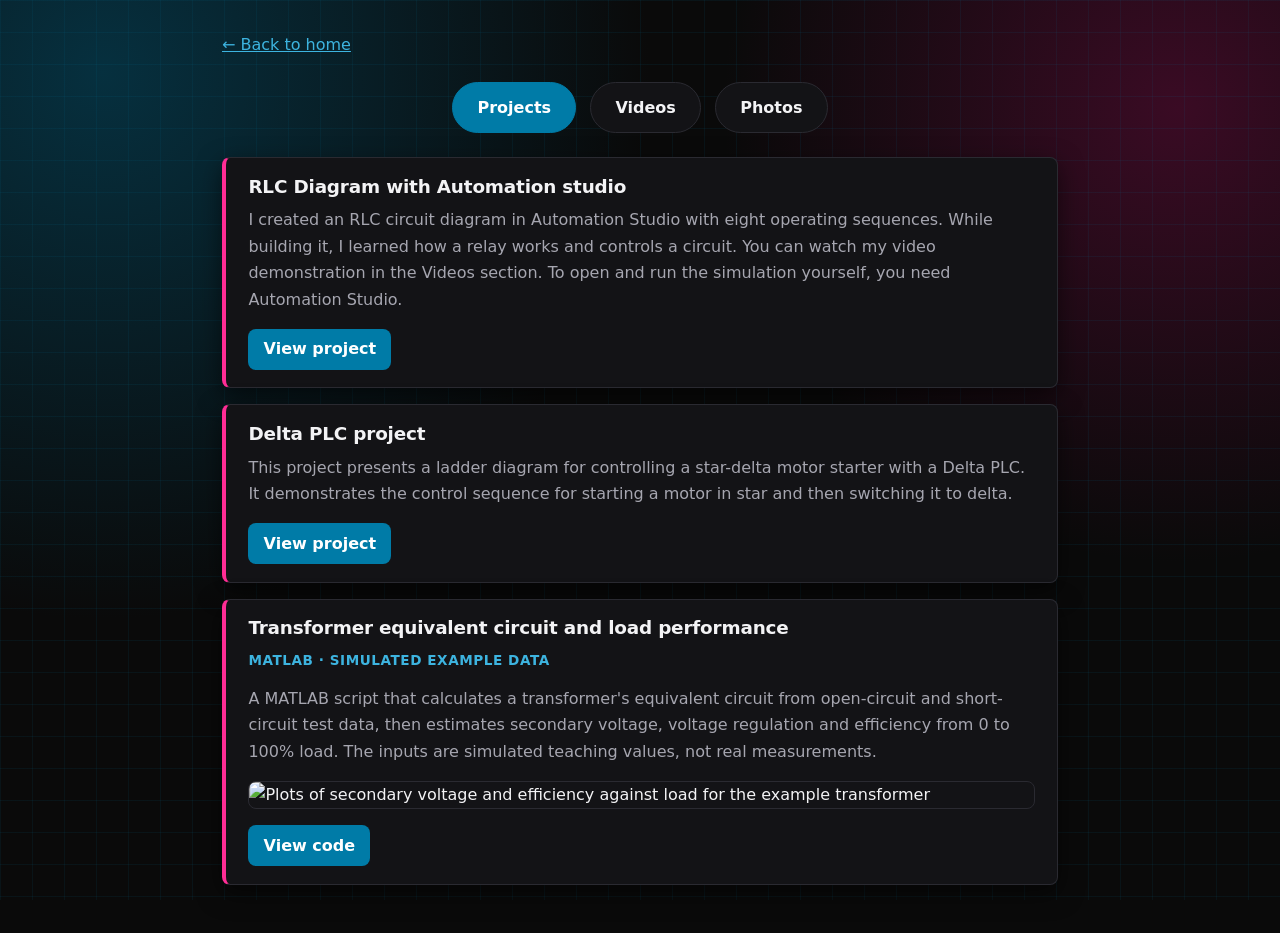
==== commit bf5b2c45: "Add files via upload" ====
--- a/project.html
+++ b/project.html
@@ -46,36 +46,133 @@
     View project
   </a>
 </article>
+
+<article>
+  <h3>Transformer equivalent circuit and load performance</h3>
+  <p class="card-label">MATLAB · Simulated example data</p>
+  <p>A MATLAB script that calculates a transformer's equivalent circuit from open-circuit and short-circuit test data, then estimates secondary voltage, voltage regulation and efficiency from 0 to 100% load. The inputs are simulated teaching values, not real measurements.</p>
+  <img src="images/transformer-results.png" alt="Plots of secondary voltage and efficiency against load for the example transformer" loading="lazy">
+  <a href="https://github.com/shahriyarhassan/Transformer-equivalent-circuit-analysis" target="_blank" rel="noopener">View code</a>
+</article>
+
 </section>
 
 <section id="videos-panel" class="category-panel" hidden>
-  <article>
-  <h3>Video of RLC Diagram With Automation Studio(1)</h3>
-  <p></p>
-  <a href="https://drive.google.com/file/d/1Dyyc3hLuSCQRP0DE0r65FsRZDgPVqK5n/view?usp=sharing" target="_blank" rel="noopener">
-    View video
-  </a>
+ <article>
+  <h3>Relay control with green and red lamps</h3>
+  <p class="card-label">Automation Studio · Sequence 1</p>
+
+  <p><strong>Sequence of Operation</strong></p>
+  <ul>
+    <li>The relay activates when the NO push button is pressed.</li>
+    <li>When the relay is ON, the green lamp turns on.</li>
+    <li>When the relay is OFF, the red lamp turns on.</li>
+  </ul>
+
+  <a href="https://drive.google.com/file/d/1Dyyc3hLuSCQRP0DE0r65FsRZDgPVqK5n/view?usp=sharing" target="_blank" rel="noopener" aria-label="Watch video: relay control with green and red lamps">View video</a>
 </article>
+
 <article>
-  <h3>Video of RLC Diagram With Automation Studio(2)</h3>
-  <p></p>
-  <a href="https://drive.google.com/file/d/1dYLl6WP03mPpwDv343jCOGYPuhtItcZF/view?usp=sharing" target="_blank" rel="noopener">
-    View video
-  </a>
+  <h3>Latching circuit with NO and NC push buttons</h3>
+  <p class="card-label">Automation Studio · Sequence 2</p>
+
+  <p><strong>Sequence of Operation</strong></p>
+  <ul>
+    <li>When the NO push button is pressed, the indicator lamp turns on and stays on after the button is released (latching).</li>
+    <li>The lamp turns off when the NC push button is pressed.</li>
+  </ul>
+
+  <a href="https://drive.google.com/file/d/1dYLl6WP03mPpwDv343jCOGYPuhtItcZF/view?usp=sharing" target="_blank" rel="noopener" aria-label="Watch video: latching circuit with NO and NC push buttons">View video</a>
 </article>
+
 <article>
-  <h3>Video of RLC Diagram With Automation Studio(3)</h3>
-  <p></p>
-  <a href="https://drive.google.com/file/d/1oDq4qbiDxwOZ8d4gYat-QSgjHKj9Vm8w/view?usp=sharing" target="_blank" rel="noopener">
-    View video
-  </a>
+  <h3>Jog and latching control with a selector switch</h3>
+  <p class="card-label">Automation Studio · Sequence 3</p>
+
+  <p>Two push buttons (Start and Stop) and one selector switch.</p>
+  <p><strong>Sequence of Operation</strong></p>
+  <ul>
+    <li>When the Start push button is pressed with the selector switch in position 0, the indicator lamp turns on without latching (jog mode).</li>
+    <li>When the Start push button is pressed with the selector switch in position 1, the indicator lamp turns on and latches.</li>
+    <li>The lamp turns off when the NC Stop push button is pressed.</li>
+  </ul>
+
+  <a href="https://drive.google.com/file/d/1oDq4qbiDxwOZ8d4gYat-QSgjHKj9Vm8w/view?usp=drive_link" target="_blank" rel="noopener" aria-label="Watch video: jog and latching control with a selector switch">View video</a>
 </article>
+
 <article>
-  <h3>Video of RLC Diagram With Automation Studio(4)</h3>
-  <p></p>
-  <a href="https://drive.google.com/file/d/1hmCwI8xYdRDKNEjzUMsem4-DNzkQPcMk/view?usp=sharing" target="_blank" rel="noopener">
-    View video
-  </a>
+  <h3>Two start and two stop buttons for one load</h3>
+  <p class="card-label">Automation Studio · Sequence 4</p>
+
+  <p>Two Start push buttons and two Stop push buttons control a single load.</p>
+  <p><strong>Sequence of Operation</strong></p>
+  <ul>
+    <li>Pressing any one of the Start push buttons turns the load on (latching).</li>
+    <li>Pressing any one of the Stop push buttons turns the load off.</li>
+  </ul>
+
+  <a href="https://drive.google.com/file/d/1hmCwI8xYdRDKNEjzUMsem4-DNzkQPcMk/view?usp=drive_link" target="_blank" rel="noopener" aria-label="Watch video: two start and two stop buttons for one load">View video</a>
+</article>
+
+<article>
+  <h3>Interlocked lamps with a common stop button</h3>
+  <p class="card-label">Automation Studio · Sequence 5</p>
+
+  <p><strong>Sequence of Operation</strong></p>
+  <ul>
+    <li>Pressing push button 1 turns lamp 1 on. Push button 3 turns it off.</li>
+    <li>Pressing push button 2 turns lamp 2 on. Push button 3 turns it off.</li>
+    <li>If lamp 1 is started first, lamp 2 cannot be turned on at the same time.</li>
+    <li>If lamp 2 is started first, lamp 1 cannot be turned on at the same time.</li>
+  </ul>
+
+  <a href="https://drive.google.com/file/d/1FK63XdEbUh1WJNcEG3YfeB2q-zxTxwVk/view?usp=drive_link" target="_blank" rel="noopener" aria-label="Watch video: interlocked lamps with a common stop button">View video</a>
+</article>
+
+<article>
+  <h3>Lamp changeover with a common stop button</h3>
+  <p class="card-label">Automation Studio · Sequence 6</p>
+
+  <p><strong>Sequence of Operation</strong></p>
+  <ul>
+    <li>Pressing push button 1 turns lamp 1 on. Push button 3 turns it off.</li>
+    <li>Pressing push button 2 turns lamp 2 on. Push button 3 turns it off.</li>
+    <li>Only one lamp can run at a time.</li>
+    <li>If lamp 1 is on and push button 2 is pressed, lamp 2 turns on and lamp 1 turns off immediately.</li>
+    <li>The same logic applies to both lamps.</li>
+  </ul>
+
+  <a href="https://drive.google.com/file/d/1gq706TjFEJ5z_5Kf2BjMTb_TbjzNA012/view?usp=drive_link" target="_blank" rel="noopener" aria-label="Watch video: lamp changeover with a common stop button">View video</a>
+</article>
+
+<article>
+  <h3>Sequential relay start and reverse stop</h3>
+  <p class="card-label">Automation Studio · Sequence 7</p>
+
+  <p><strong>Sequence of Operation</strong></p>
+  <ul>
+    <li>Pressing NO push button 1 turns relay 1 on.</li>
+    <li>Pressing NO push button 2 turns relay 2 on.</li>
+    <li>Pressing NO push button 3 turns relay 3 on.</li>
+    <li>The starting sequence is 1, 2, 3 and the stopping sequence is 3, 2, 1.</li>
+  </ul>
+
+  <a href="https://drive.google.com/file/d/1Tf7EinWvBZGxIkn4goXVUwBCiPfxpYH2/view?usp=drive_link" target="_blank" rel="noopener" aria-label="Watch video: sequential relay start and reverse stop">View video</a>
+</article>
+
+<article>
+  <h3>Dependent relays with automatic cut-off</h3>
+  <p class="card-label">Automation Studio · Sequence 8</p>
+
+  <p><strong>Sequence of Operation</strong></p>
+  <ul>
+    <li>Pressing the NO push button turns relay 1 on.</li>
+    <li>When relay 1 turns on, relay 2 turns on at the same time.</li>
+    <li>If relay 2 does not turn on after relay 1 is activated, relay 1 turns off immediately.</li>
+    <li>A stop switch is available for both relays.</li>
+  </ul>
+
+  <a href="https://drive.google.com/file/d/1tVO-YLWvOxiOR6ewYhIZYS2YhV0c0p0G/view?usp=drive_link" target="_blank" rel="noopener" aria-label="Watch video: dependent relays with automatic cut-off">View video</a>
 </article>
 </section>
 
--- a/style.css
+++ b/style.css
@@ -382,13 +382,13 @@
   color: var(--on-accent);
 }
 
-.category-panel:not([hidden]) {
-  animation: panel-in 0.3s ease;
+.tabs-ready .category-panel:not([hidden]) {
+  animation: panel-in 0.2s ease;
 }
 
 @keyframes panel-in {
   from {
-    opacity: 0;
+    opacity: 0.4;
     transform: translateY(10px);
   }
   to {
@@ -424,45 +424,6 @@
   color: var(--muted);
 }
 
-/* ---------- Theme toggle icon button ---------- */
-
-.theme-toggle {
-  display: inline-grid;
-  width: 40px;
-  height: 40px;
-  place-items: center;
-  padding: 0;
-  border: 1px solid var(--line);
-  border-radius: 50%;
-  background: var(--surface-2);
-  color: var(--text);
-  cursor: pointer;
-  transition: transform 0.35s ease, border-color 0.2s ease, color 0.2s ease;
-}
-
-.theme-toggle:hover {
-  transform: rotate(25deg);
-  border-color: var(--link);
-  color: var(--link);
-}
-
-.theme-toggle svg {
-  width: 20px;
-  height: 20px;
-}
-
-.theme-toggle .icon-sun {
-  display: none;
-}
-
-:root[data-theme="dark"] .theme-toggle .icon-sun {
-  display: block;
-}
-
-:root[data-theme="dark"] .theme-toggle .icon-moon {
-  display: none;
-}
-
 /* ---------- 9. Footer ---------- */
 
 footer {
@@ -534,4 +495,128 @@
     animation-duration: 0.01ms !important;
     transition-duration: 0.01ms !important;
   }
+}
+
+/* ---------- Page load animation ---------- */
+
+@keyframes rise {
+  from {
+    opacity: 0;
+    transform: translateY(20px);
+  }
+  to {
+    opacity: 1;
+    transform: translateY(0);
+  }
+}
+
+@keyframes drop {
+  from {
+    opacity: 0;
+    transform: translateY(-100%);
+  }
+  to {
+    opacity: 1;
+    transform: translateY(0);
+  }
+}
+
+@keyframes ring-glow {
+  from {
+    box-shadow: 0 0 0 rgb(255 45 149 / 0%);
+  }
+  to {
+    box-shadow: var(--photo-glow);
+  }
+}
+
+/* Header slides down first */
+header {
+  animation: drop 0.5s ease-out backwards;
+}
+
+/* Home page: the hero already fades in, then About and Contact follow */
+#about {
+  animation: rise 0.6s ease-out 0.2s backwards;
+}
+
+#contact {
+  animation: rise 0.6s ease-out 0.35s backwards;
+}
+
+/* Your photo ring lights up in neon rose */
+.profile-photo {
+  animation: ring-glow 1.2s ease-out 0.4s backwards;
+}
+
+/* Projects page: the tab buttons rise in */
+.category-tabs {
+  animation: rise 0.5s ease-out 0.1s backwards;
+}
+
+article ul {
+  margin: 0 0 1rem;
+  padding-left: 1.25rem;
+  color: var(--muted);
+}
+
+article li {
+  margin-bottom: 0.3rem;
+}
+
+article li::marker {
+  color: var(--rail);
+}
+
+.card-label {
+  margin: 0 0 0.9rem;
+  font-size: 0.85rem;
+  font-weight: 600;
+  letter-spacing: 0.04em;
+  text-transform: uppercase;
+  color: var(--link);
+}
+
+.skills-grid {
+  display: grid;
+  grid-template-columns: repeat(auto-fit, minmax(220px, 1fr));
+  gap: 1rem;
+}
+
+.skill-group {
+  padding: 1rem 1.2rem;
+  background: var(--surface-2);
+  border: 1px solid var(--line);
+  border-left: 4px solid var(--rail);
+  border-radius: var(--radius-sm);
+}
+
+.skill-group h3 {
+  margin-bottom: 0.7rem;
+}
+
+.skill-tags {
+  display: flex;
+  flex-wrap: wrap;
+  gap: 0.5rem;
+  margin: 0;
+  padding: 0;
+  list-style: none;
+}
+
+.skill-tags li {
+  padding: 0.25rem 0.75rem;
+  border: 1px solid var(--line);
+  border-radius: 999px;
+  background: var(--surface-solid);
+  font-size: 0.9rem;
+}
+
+article img {
+  display: block;
+  max-width: 100%;
+  height: auto;
+  margin: 0.5rem 0 1rem;
+  border: 1px solid var(--line);
+  border-radius: var(--radius-sm);
 }
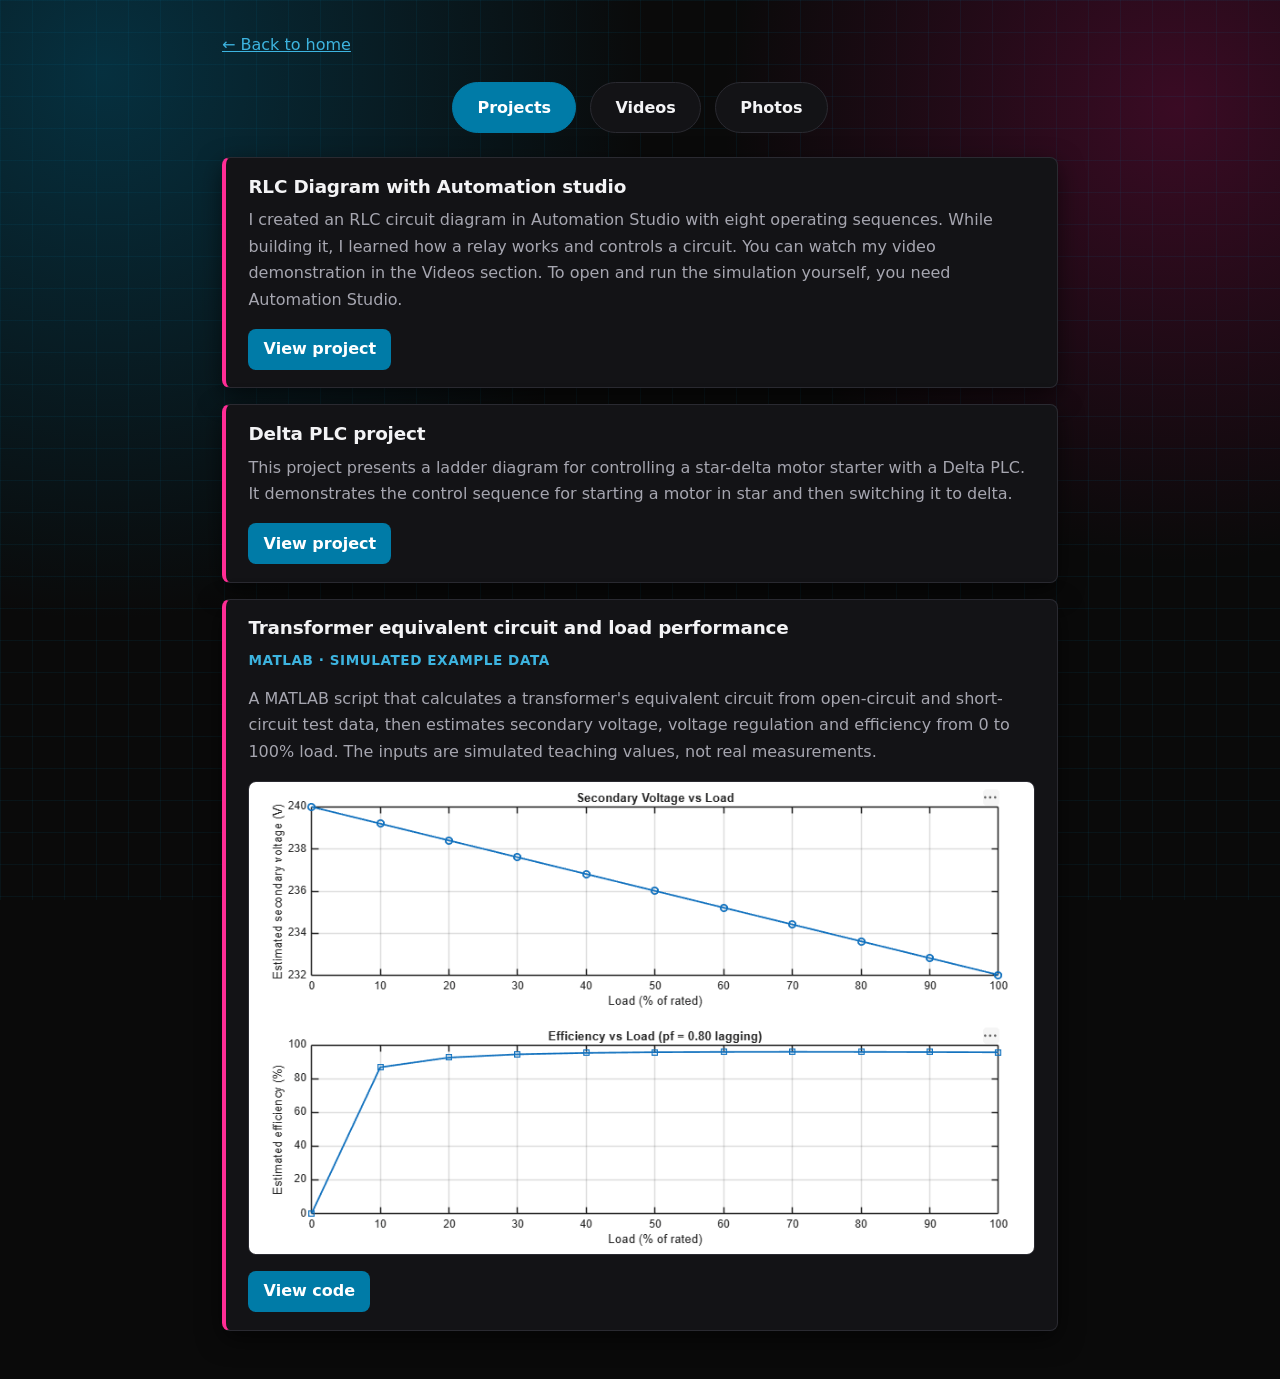
==== commit 2f6a9bb4: "Add files via upload" ====
--- a/project.html
+++ b/project.html
@@ -51,7 +51,7 @@
   <h3>Transformer equivalent circuit and load performance</h3>
   <p class="card-label">MATLAB · Simulated example data</p>
   <p>A MATLAB script that calculates a transformer's equivalent circuit from open-circuit and short-circuit test data, then estimates secondary voltage, voltage regulation and efficiency from 0 to 100% load. The inputs are simulated teaching values, not real measurements.</p>
-  <img src="images/transformer-results.png" alt="Plots of secondary voltage and efficiency against load for the example transformer" loading="lazy">
+  <img src="Images/transformer-results.png" alt="Plots of secondary voltage and efficiency against load for the example transformer" loading="lazy">
   <a href="https://github.com/shahriyarhassan/Transformer-equivalent-circuit-analysis" target="_blank" rel="noopener">View code</a>
 </article>
 
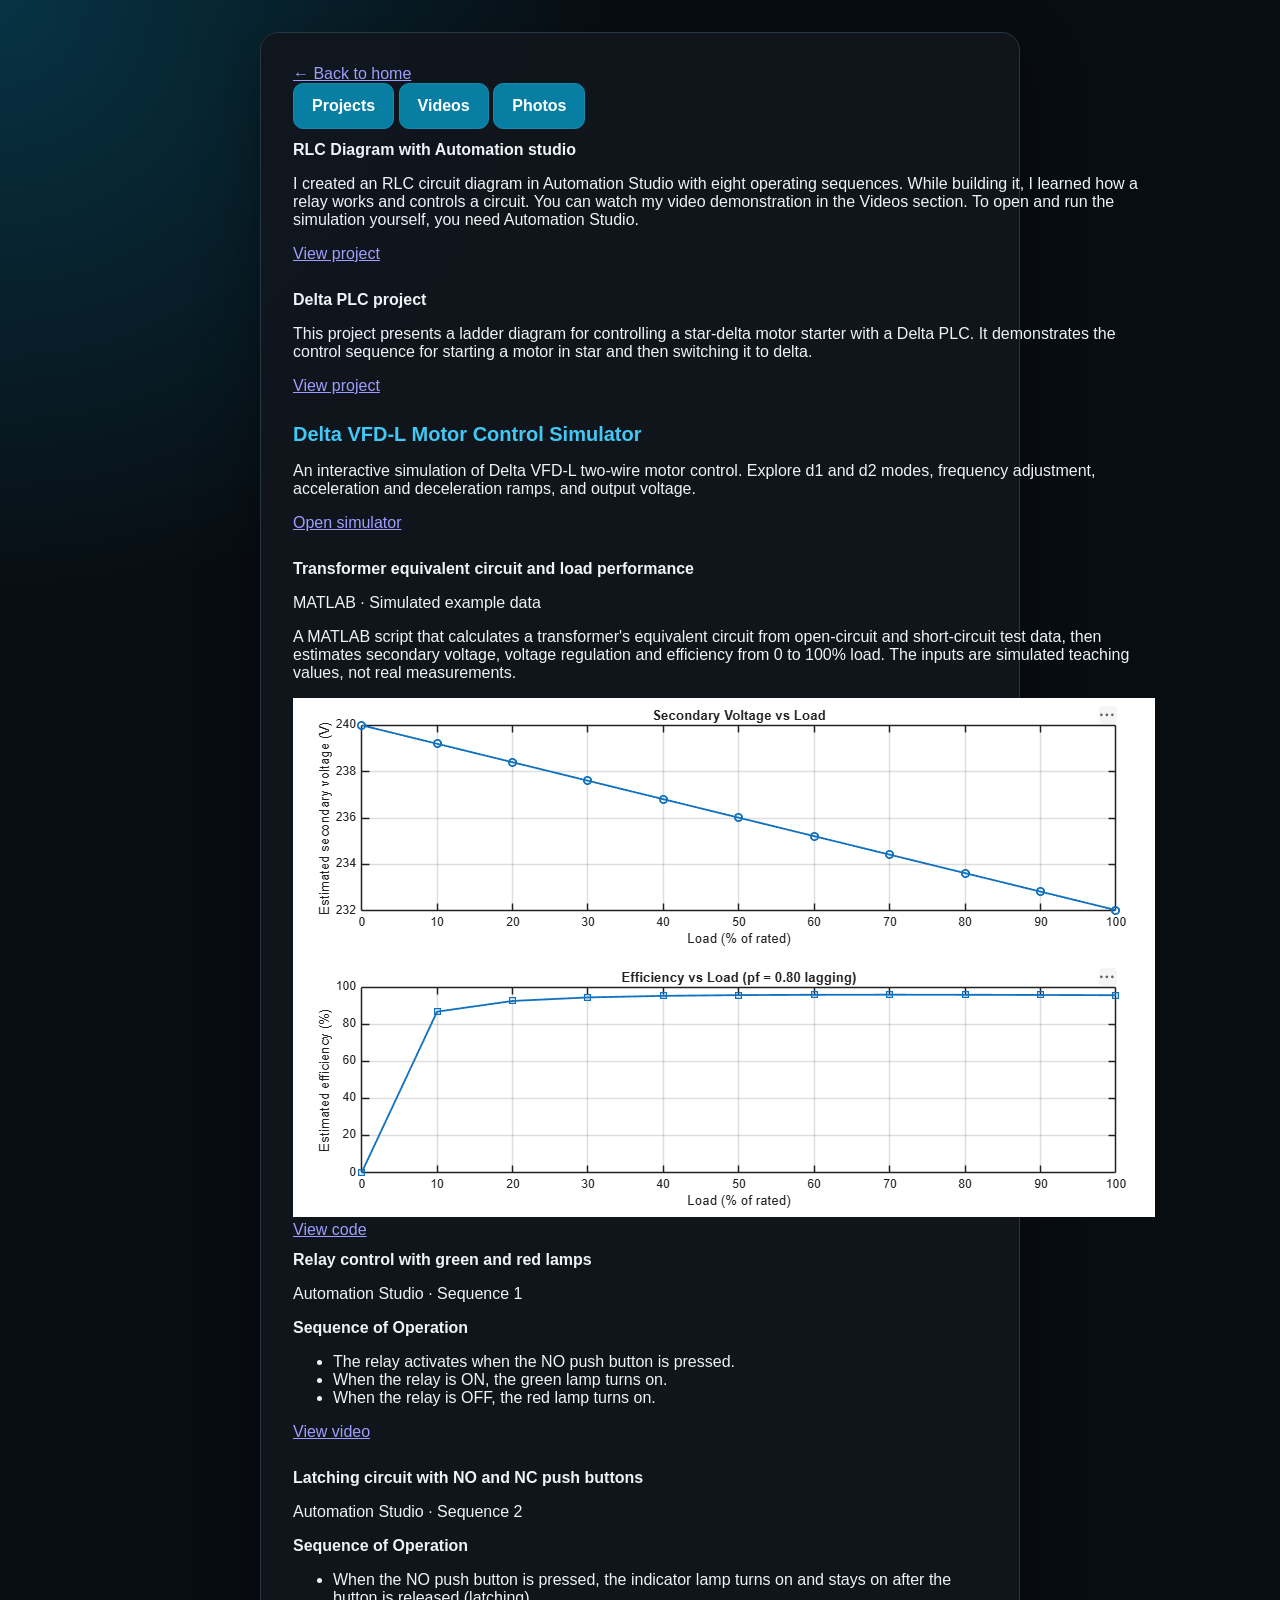
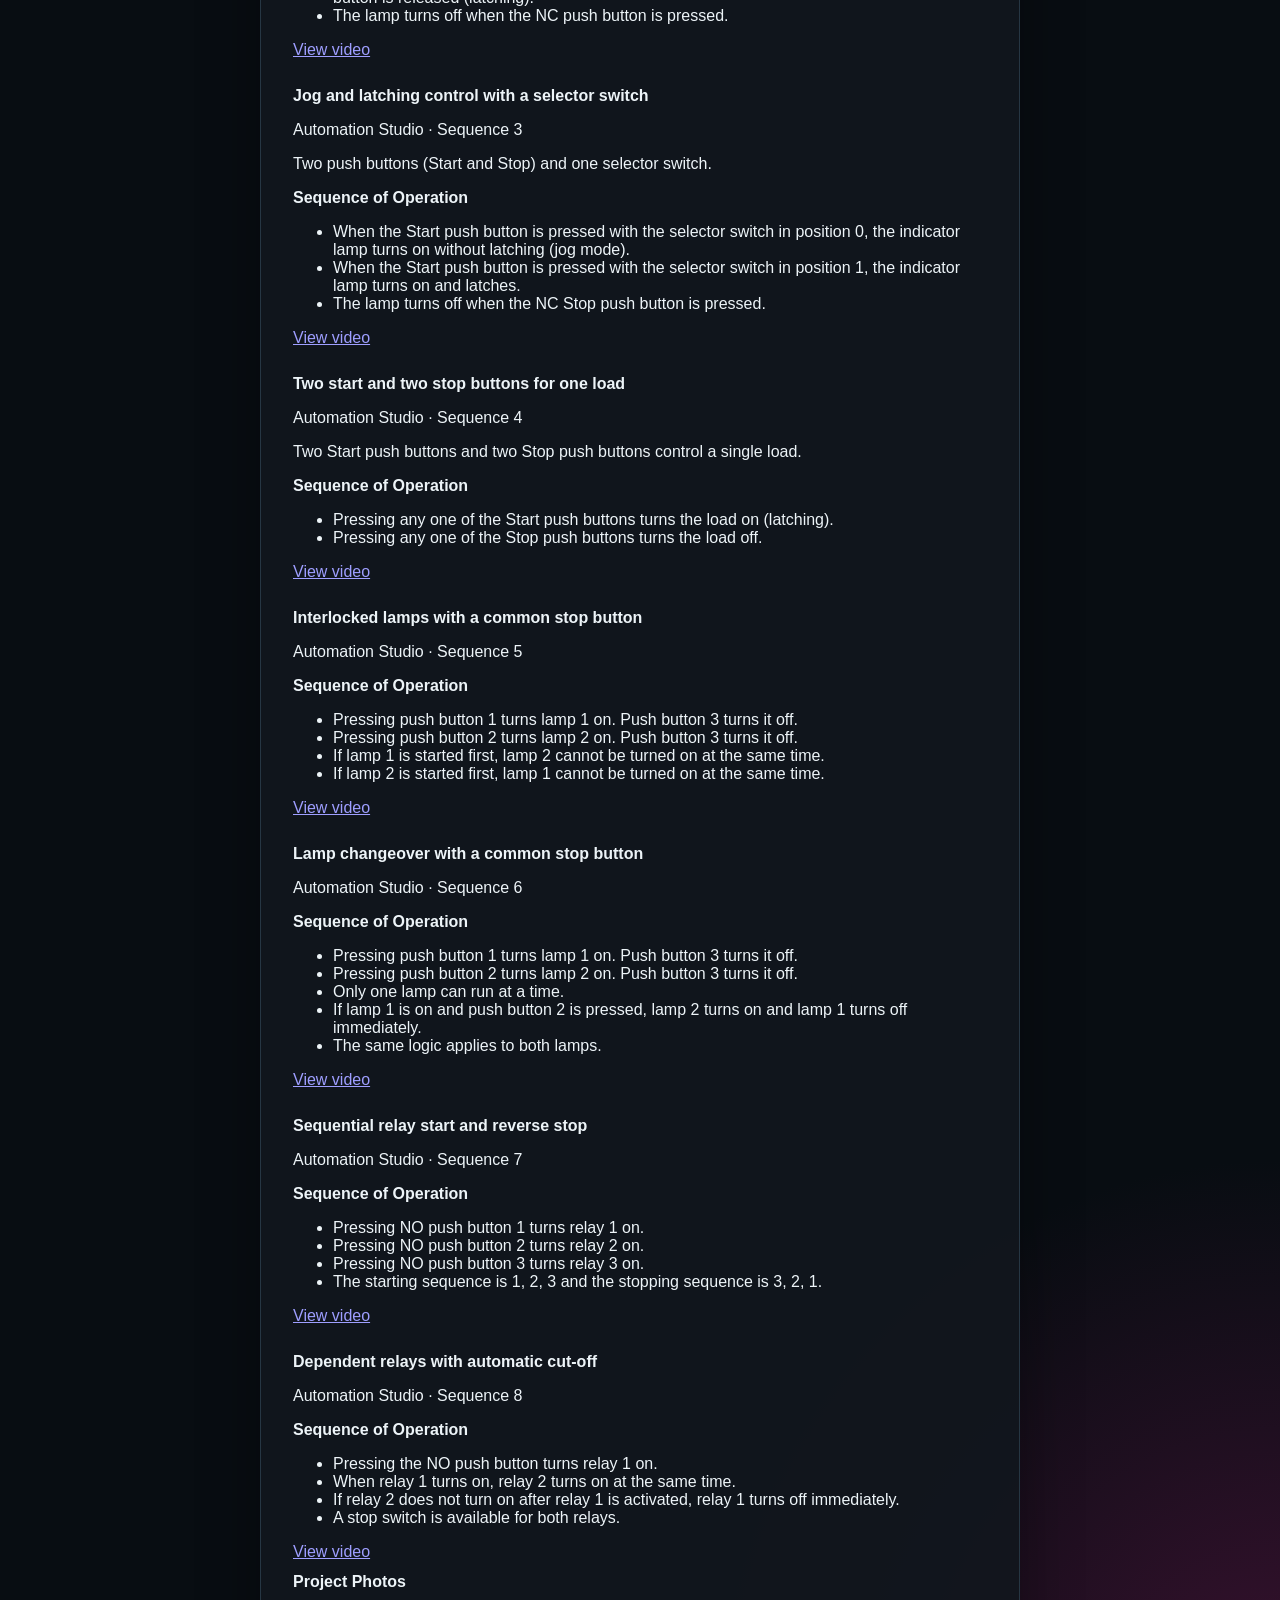
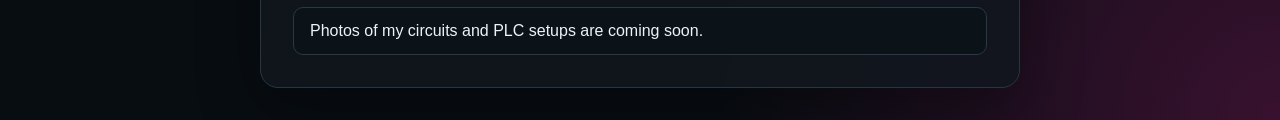
==== commit 556a5c63: "Add files via upload" ====
--- a/project.html
+++ b/project.html
@@ -45,6 +45,16 @@
   <a href="https://drive.google.com/drive/folders/1kPc6Oqw2vQuU6igE3XqyLBparTO5ddNT?usp=sharing" target="_blank" rel="noopener">
     View project
   </a>
+</article>
+
+<article class="project-card">
+  <h2>Delta VFD-L Motor Control Simulator</h2>
+  <p>
+    An interactive simulation of Delta VFD-L two-wire motor control.
+    Explore d1 and d2 modes, frequency adjustment, acceleration and
+    deceleration ramps, and output voltage.
+  </p>
+  <a href="vfd-simulator/index.html">Open simulator</a>
 </article>
 
 <article>
--- a/style.css
+++ b/style.css
@@ -1,622 +1,261 @@
 :root {
   color-scheme: dark;
-
-  --bg: #0a0a0a;
-  --bg-glow-1: #06303f;
-  --bg-glow-2: #3a0b24;
-  --grid: rgb(0 123 167 / 9%);
-  --surface: rgb(20 20 23 / 82%);
-  --surface-solid: #131316;
-  --surface-2: #1b1b20;
-  --text: #f3f3f5;
-  --muted: #a6a6b0;
-  --line: #2a2a31;
-  --accent: #007ba7;
-  --accent-hover: #ff2d95;
-  --on-accent: #ffffff;
-  --on-accent-hover: #0a0a0a;
-  --link: #3db4e0;
-  --link-hover: #ff2d95;
-  --rail: #ff2d95;
-  --focus: #ff2d95;
-  --shadow: 0 8px 24px rgb(0 0 0 / 55%);
-  --shadow-hover: 0 12px 30px rgb(0 0 0 / 70%);
-  --photo-glow: 0 0 28px rgb(255 45 149 / 40%);
-  --header-bg: rgb(10 10 10 / 88%);
-
-  --radius: 10px;
-  --radius-sm: 8px;
-  --font: system-ui, -apple-system, "Segoe UI", Roboto, "Helvetica Neue", Arial, sans-serif;
-}
-
-:root[data-theme="light"] {
-  color-scheme: light;
-
-  --bg: #f5f6f8;
-  --bg-glow-1: #d8eef6;
-  --bg-glow-2: #ffe0ef;
-  --grid: rgb(0 123 167 / 8%);
-  --surface: #ffffff;
-  --surface-solid: #ffffff;
-  --surface-2: #edf1f4;
-  --text: #0a0a0a;
-  --muted: #474750;
-  --line: #0a0a0a;
-  --accent: #007ba7;
-  --accent-hover: #ff2d95;
-  --on-accent: #ffffff;
-  --on-accent-hover: #0a0a0a;
-  --link: #007ba7;
-  --link-hover: #c80f70;
-  --rail: #ff2d95;
-  --focus: #ff2d95;
-  --shadow: 4px 4px 0 #0a0a0a;
-  --shadow-hover: 5px 8px 0 #0a0a0a;
-  --photo-glow: 4px 4px 0 #0a0a0a;
-  --header-bg: rgb(245 246 248 / 92%);
-}
-
-/* ---------- 2. Base ---------- */
+  font-family: Arial, sans-serif;
+  background: #080d12;
+  color: #edf4f8;
+}
 
 * {
   box-sizing: border-box;
 }
 
-html {
-  scroll-behavior: smooth;
-  scroll-padding-top: 5rem;
-}
-
 body {
   margin: 0;
-  font-family: var(--font);
-  line-height: 1.65;
-  color: var(--text);
+  min-height: 100vh;
+  padding: 32px 16px;
   background:
-    linear-gradient(var(--grid) 1px, transparent 1px) 0 0 / 32px 32px,
-    linear-gradient(90deg, var(--grid) 1px, transparent 1px) 0 0 / 32px 32px,
-    radial-gradient(circle at 8% 8%, var(--bg-glow-1) 0, transparent 38%),
-    radial-gradient(circle at 92% 12%, var(--bg-glow-2) 0, transparent 32%),
-    var(--bg);
-  background-attachment: fixed;
-}
-
-h1,
+    radial-gradient(circle at top left, #073344 0, transparent 38rem),
+    radial-gradient(circle at bottom right, #38112f 0, transparent 35rem),
+    #080d12;
+}
+
+main {
+  width: min(760px, 100%);
+  margin: 0 auto;
+  padding: 32px;
+  border: 1px solid #263643;
+  border-radius: 18px;
+  background: rgb(17 22 29 / 94%);
+  box-shadow: 0 20px 60px rgb(0 0 0 / 35%);
+}
+
+h1 {
+  margin: 0 0 8px;
+  color: #f5f9fc;
+  font-size: clamp(1.8rem, 5vw, 2.6rem);
+}
+
+main > p {
+  margin: 0 0 28px;
+  color: #a9bdca;
+}
+
+section {
+  display: grid;
+  gap: 16px;
+}
+
 h2,
 h3 {
-  margin: 0 0 0.6rem;
-  line-height: 1.2;
-  letter-spacing: -0.01em;
-  color: var(--text);
+  margin: 12px 0 0;
 }
 
 h2 {
-  font-size: 1.6rem;
+  color: #42c8f5;
+  font-size: 1.25rem;
 }
 
 h3 {
-  font-size: 1.15rem;
-}
-
-p {
-  margin: 0 0 1rem;
-}
-
-a {
-  color: var(--link);
-}
-
-a:hover {
-  color: var(--link-hover);
-}
-
-a:focus-visible,
-button:focus-visible {
-  outline: 3px solid var(--focus);
-  outline-offset: 3px;
-}
-
-main {
-  max-width: 900px;
-  margin: 0 auto;
-  padding: 2rem;
-}
-
-/* ---------- 3. Header and navigation ---------- */
-
-header {
-  position: sticky;
-  top: 0;
-  z-index: 10;
-  padding: 0.9rem 8%;
-  background: var(--header-bg);
-  border-bottom: 1px solid var(--line);
-  backdrop-filter: blur(12px);
-  -webkit-backdrop-filter: blur(12px);
-}
-
-nav {
-  display: flex;
-  justify-content: flex-end;
-  gap: 0.6rem;
-}
-
-nav a {
-  padding: 0.5rem 0.95rem;
-  border: 1px solid var(--line);
-  border-radius: 999px;
-  background: var(--surface-2);
-  color: var(--text);
-  font-weight: 600;
-  text-decoration: none;
-  transition: transform 0.2s ease, border-color 0.2s ease, color 0.2s ease;
-}
-
-nav a:hover {
-  transform: translateY(-2px);
-  border-color: var(--link);
-  color: var(--link);
-}
-
-/* ---------- 4. Sections and cards ---------- */
-
-section {
-  margin: 1rem 0;
-  padding: 2rem;
-  background: var(--surface);
-  border: 1px solid var(--line);
-  border-radius: var(--radius);
-  box-shadow: var(--shadow);
-  backdrop-filter: blur(12px);
-  -webkit-backdrop-filter: blur(12px);
-}
-
-/* Tab panels sit inside the page, so they get no card of their own */
-.category-panel {
-  padding: 0;
-  background: none;
-  border: none;
-  box-shadow: none;
-  backdrop-filter: none;
-  -webkit-backdrop-filter: none;
-}
-
-.category-panel[hidden] {
-  display: none;
-}
-
-/* Project and video cards: the left edge is a "rail", like a ladder diagram */
-article {
-  margin: 1rem 0;
-  padding: 1.1rem 1.4rem;
-  background: var(--surface-solid);
-  border: 1px solid var(--line);
-  border-left: 4px solid var(--rail);
-  border-radius: var(--radius-sm);
-  box-shadow: var(--shadow);
-  transition: transform 0.2s ease, box-shadow 0.2s ease;
-}
-
-@media (hover: hover) {
-  article:hover {
-    transform: translateY(-4px);
-    box-shadow: var(--shadow-hover);
-  }
-}
-
-article p {
-  color: var(--muted);
-}
-
-article a {
-  display: inline-block;
-  padding: 0.45rem 0.95rem;
-  border-radius: 8px;
-  background: var(--accent);
-  color: var(--on-accent);
-  font-weight: 600;
-  text-decoration: none;
-  transition: background 0.2s ease;
-}
-
-article a:hover {
-  background: var(--accent-hover);
-  color: var(--on-accent-hover);
-}
-
-/* ---------- 5. Hero ---------- */
-
-.hero-layout {
-  display: grid;
-  grid-template-columns: minmax(0, 1fr) 220px;
-  align-items: center;
-  gap: 3rem;
-  animation: hero-in 0.7s ease-out both;
-}
-
-.hero-layout > div {
-  min-width: 0;
-}
-
-.hero-layout p:first-child {
-  margin-bottom: 0.2rem;
-  color: var(--muted);
-}
-
-#home h1 {
-  font-size: clamp(2.2rem, 6vw, 3.4rem);
-  line-height: 1.1;
-  letter-spacing: -0.02em;
-}
-
-.hero-layout a {
-  display: inline-block;
-  padding: 0.7rem 1.2rem;
-  border-radius: 10px;
-  background: var(--accent);
-  color: var(--on-accent);
-  font-weight: 600;
-  text-decoration: none;
-  transition: transform 0.2s ease, background 0.2s ease;
-}
-
-.hero-layout a:hover {
-  transform: translateY(-2px);
-  background: var(--accent-hover);
-  color: var(--on-accent-hover);
-}
-
-.profile-photo {
-  width: 220px;
-  height: 220px;
-  object-fit: cover;
-  border: 3px solid var(--rail);
-  border-radius: 50%;
-  box-shadow: var(--photo-glow);
-}
-
-@keyframes hero-in {
-  from {
-    opacity: 0;
-    transform: translateY(14px);
-  }
-  to {
-    opacity: 1;
-    transform: translateY(0);
-  }
-}
-
-/* ---------- 6. Contact ---------- */
-
-.email-contact {
-  display: inline-flex;
-  max-width: 100%;
-  align-items: center;
-  gap: 0.7rem;
-  margin: 0.25rem 0 1.25rem;
-  padding: 0.55rem 0.9rem 0.55rem 0.6rem;
-  background: var(--surface-2);
-  border: 1px solid var(--line);
-  border-radius: var(--radius-sm);
-}
-
-.email-symbol {
-  display: grid;
-  flex: 0 0 40px;
-  width: 40px;
-  height: 40px;
-  place-items: center;
-  border-radius: 50%;
-  background: var(--accent);
-  color: var(--on-accent);
-}
-
-.email-address {
-  min-width: 0;
-  font-weight: 600;
-  text-decoration: none;
-  overflow-wrap: anywhere;
-}
-
-.email-address:hover {
-  text-decoration: underline;
-}
-
-.social-links {
-  display: flex;
-  gap: 0.9rem;
-}
-
-.social-icon {
-  display: inline-flex;
-  width: 44px;
-  height: 44px;
-  align-items: center;
-  justify-content: center;
-  border-radius: 50%;
-  background: var(--accent);
-  color: var(--on-accent);
-  font-size: 1.2rem;
-  font-weight: 700;
-  text-decoration: none;
-  transition: transform 0.2s ease, background 0.2s ease;
-}
-
-.social-icon:hover {
-  transform: translateY(-3px);
-  background: var(--accent-hover);
-  color: var(--on-accent-hover);
-}
-
-/* ---------- 7. Projects page tabs ---------- */
-
-.category-tabs {
-  display: flex;
-  justify-content: center;
-  gap: 0.9rem;
-  margin: 1.5rem 0;
-}
-
-.category-tab {
-  padding: 0.7rem 1.5rem;
-  border: 1px solid var(--line);
-  border-radius: 999px;
-  background: var(--surface-solid);
-  color: var(--text);
+  font-size: 1rem;
+}
+
+label {
+  color: #dbe8ef;
+}
+
+input[type="range"] {
+  width: 100%;
+  accent-color: #08a5d1;
+  cursor: pointer;
+}
+
+button {
+  min-height: 46px;
+  padding: 10px 18px;
+  border: 1px solid #168bb0;
+  border-radius: 10px;
+  background: #087ea3;
+  color: white;
   font: inherit;
   font-weight: 700;
   cursor: pointer;
-  transition: transform 0.2s ease, background 0.2s ease, color 0.2s ease,
-              border-color 0.2s ease;
-}
-
-.category-tab:hover {
-  transform: translateY(-3px);
-  border-color: var(--link);
-  color: var(--link);
-}
-
-.category-tab.active {
-  border-color: var(--accent);
-  background: var(--accent);
-  color: var(--on-accent);
-}
-
-.tabs-ready .category-panel:not([hidden]) {
-  animation: panel-in 0.2s ease;
-}
-
-@keyframes panel-in {
-  from {
-    opacity: 0.4;
-    transform: translateY(10px);
+}
+
+button:hover {
+  background: #0997bf;
+}
+
+button:focus-visible,
+input:focus-visible {
+  outline: 3px solid #ffd166;
+  outline-offset: 3px;
+}
+
+#keypad-stop {
+  border-color: #d65478;
+  background: #a92d50;
+}
+
+#keypad-stop:hover {
+  background: #c23a60;
+}
+
+output {
+  color: #fff;
+  font-variant-numeric: tabular-nums;
+  font-weight: 700;
+}
+
+#frequency-value {
+  color: #51d5ff;
+}
+
+section > p {
+  display: flex;
+  justify-content: space-between;
+  gap: 16px;
+  margin: 0;
+  padding: 14px 16px;
+  border: 1px solid #293945;
+  border-radius: 10px;
+  background: #0b1218;
+}
+
+@media (max-width: 520px) {
+  body {
+    padding: 16px 12px;
   }
-  to {
-    opacity: 1;
-    transform: translateY(0);
+
+  main {
+    padding: 22px 18px;
   }
 }
 
-/* ---------- 8. Photo gallery (for the Photos tab) ---------- */
-
-.photo-grid {
+.parameter-section {
+  margin-top: 32px;
+  padding-top: 24px;
+  border-top: 1px solid #293945;
+}
+
+.parameter-intro {
+  margin: 0;
+  color: #a9bdca;
+  line-height: 1.6;
+}
+
+.table-wrap {
+  overflow-x: auto;
+  border: 1px solid #293945;
+  border-radius: 10px;
+}
+
+table {
+  width: 100%;
+  min-width: 620px;
+  border-collapse: collapse;
+  text-align: left;
+}
+
+th,
+td {
+  padding: 12px 14px;
+  border-bottom: 1px solid #293945;
+  vertical-align: top;
+}
+
+th {
+  background: #0b1218;
+  color: #51d5ff;
+}
+
+td {
+  color: #dbe8ef;
+}
+
+tbody tr:last-child td {
+  border-bottom: 0;
+}
+
+tbody tr:nth-child(even) {
+  background: rgb(255 255 255 / 3%);
+}
+
+#terminal-mode {
+  width: 100%;
+  min-height: 46px;
+  padding: 10px 12px;
+  border: 1px solid #168bb0;
+  border-radius: 10px;
+  background: #0b1218;
+  color: #edf4f8;
+  font: inherit;
+}
+
+.terminal-controls {
   display: grid;
-  grid-template-columns: repeat(auto-fill, minmax(220px, 1fr));
-  gap: 1rem;
-}
-
-.photo-grid figure {
-  margin: 0;
-}
-
-.photo-grid img {
+  gap: 12px;
+}
+
+.terminal-switch {
+  display: flex;
+  align-items: center;
+  gap: 12px;
+  min-height: 52px;
+  padding: 12px 14px;
+  border: 1px solid #293945;
+  border-radius: 10px;
+  background: #0b1218;
+  cursor: pointer;
+}
+
+.terminal-switch input {
+  width: 20px;
+  height: 20px;
+  accent-color: #08a5d1;
+}
+
+#terminal-explanation {
+  margin: 0;
+  color: #a9bdca;
+  line-height: 1.6;
+}
+
+.wiring-section {
+  margin-top: 28px;
+  padding-top: 24px;
+  border-top: 1px solid #293945;
+}
+
+.wiring-section figure {
+  margin: 0;
+}
+
+.wiring-section {
+  margin-top: 28px;
+  padding-top: 24px;
+  border-top: 1px solid #293945;
+}
+
+.wiring-section figure {
+  margin: 12px 0 24px;
+}
+
+.wiring-section img {
   display: block;
   width: 100%;
-  aspect-ratio: 4 / 3;
-  object-fit: cover;
-  border: 1px solid var(--line);
-  border-radius: var(--radius-sm);
-}
-
-.photo-grid figcaption {
-  margin-top: 0.4rem;
-  font-size: 0.9rem;
-  color: var(--muted);
-}
-
-/* ---------- 9. Footer ---------- */
-
-footer {
-  padding: 1.5rem 1rem 2rem;
-  color: var(--muted);
-  text-align: center;
-}
-
-footer p {
-  margin: 0;
-}
-
-/* ---------- 10. Small screens ---------- */
-
-@media (max-width: 600px) {
-  header {
-    padding: 0.7rem 1rem;
-  }
-
-  nav {
-    justify-content: center;
-    flex-wrap: wrap;
-    gap: 0.5rem;
-  }
-
-  nav a {
-    padding: 0.4rem 0.7rem;
-    font-size: 0.9rem;
-  }
-
-  main {
-    padding: 1rem;
-  }
-
-  section {
-    padding: 1.25rem;
-  }
-
-  .hero-layout {
-    grid-template-columns: 1fr;
-    gap: 1.25rem;
-  }
-
-  .profile-photo {
-    order: -1;
-    width: 130px;
-    height: 130px;
-  }
-
-  .category-tabs {
-    gap: 0.5rem;
-  }
-
-  .category-tab {
-    padding: 0.6rem 1rem;
-  }
-}
-
-/* ---------- 11. Reduced motion ---------- */
-
-@media (prefers-reduced-motion: reduce) {
-  html {
-    scroll-behavior: auto;
-  }
-
-  *,
-  *::before,
-  *::after {
-    animation-duration: 0.01ms !important;
-    transition-duration: 0.01ms !important;
-  }
-}
-
-/* ---------- Page load animation ---------- */
-
-@keyframes rise {
-  from {
-    opacity: 0;
-    transform: translateY(20px);
-  }
-  to {
-    opacity: 1;
-    transform: translateY(0);
-  }
-}
-
-@keyframes drop {
-  from {
-    opacity: 0;
-    transform: translateY(-100%);
-  }
-  to {
-    opacity: 1;
-    transform: translateY(0);
-  }
-}
-
-@keyframes ring-glow {
-  from {
-    box-shadow: 0 0 0 rgb(255 45 149 / 0%);
-  }
-  to {
-    box-shadow: var(--photo-glow);
-  }
-}
-
-/* Header slides down first */
-header {
-  animation: drop 0.5s ease-out backwards;
-}
-
-/* Home page: the hero already fades in, then About and Contact follow */
-#about {
-  animation: rise 0.6s ease-out 0.2s backwards;
-}
-
-#contact {
-  animation: rise 0.6s ease-out 0.35s backwards;
-}
-
-/* Your photo ring lights up in neon rose */
-.profile-photo {
-  animation: ring-glow 1.2s ease-out 0.4s backwards;
-}
-
-/* Projects page: the tab buttons rise in */
-.category-tabs {
-  animation: rise 0.5s ease-out 0.1s backwards;
-}
-
-article ul {
-  margin: 0 0 1rem;
-  padding-left: 1.25rem;
-  color: var(--muted);
-}
-
-article li {
-  margin-bottom: 0.3rem;
-}
-
-article li::marker {
-  color: var(--rail);
-}
-
-.card-label {
-  margin: 0 0 0.9rem;
-  font-size: 0.85rem;
-  font-weight: 600;
-  letter-spacing: 0.04em;
-  text-transform: uppercase;
-  color: var(--link);
-}
-
-.skills-grid {
-  display: grid;
-  grid-template-columns: repeat(auto-fit, minmax(220px, 1fr));
-  gap: 1rem;
-}
-
-.skill-group {
-  padding: 1rem 1.2rem;
-  background: var(--surface-2);
-  border: 1px solid var(--line);
-  border-left: 4px solid var(--rail);
-  border-radius: var(--radius-sm);
-}
-
-.skill-group h3 {
-  margin-bottom: 0.7rem;
-}
-
-.skill-tags {
-  display: flex;
-  flex-wrap: wrap;
-  gap: 0.5rem;
-  margin: 0;
-  padding: 0;
-  list-style: none;
-}
-
-.skill-tags li {
-  padding: 0.25rem 0.75rem;
-  border: 1px solid var(--line);
-  border-radius: 999px;
-  background: var(--surface-solid);
-  font-size: 0.9rem;
-}
-
-article img {
-  display: block;
-  max-width: 100%;
   height: auto;
-  margin: 0.5rem 0 1rem;
-  border: 1px solid var(--line);
-  border-radius: var(--radius-sm);
-}+  border: 1px solid #293945;
+  border-radius: 10px;
+  background: white;
+}
+
+.wiring-section figcaption {
+  margin-top: 10px;
+  color: #a9bdca;
+  line-height: 1.6;
+}
+
+.parameter-section td:nth-child(2) {
+  white-space: nowrap;
+}
+
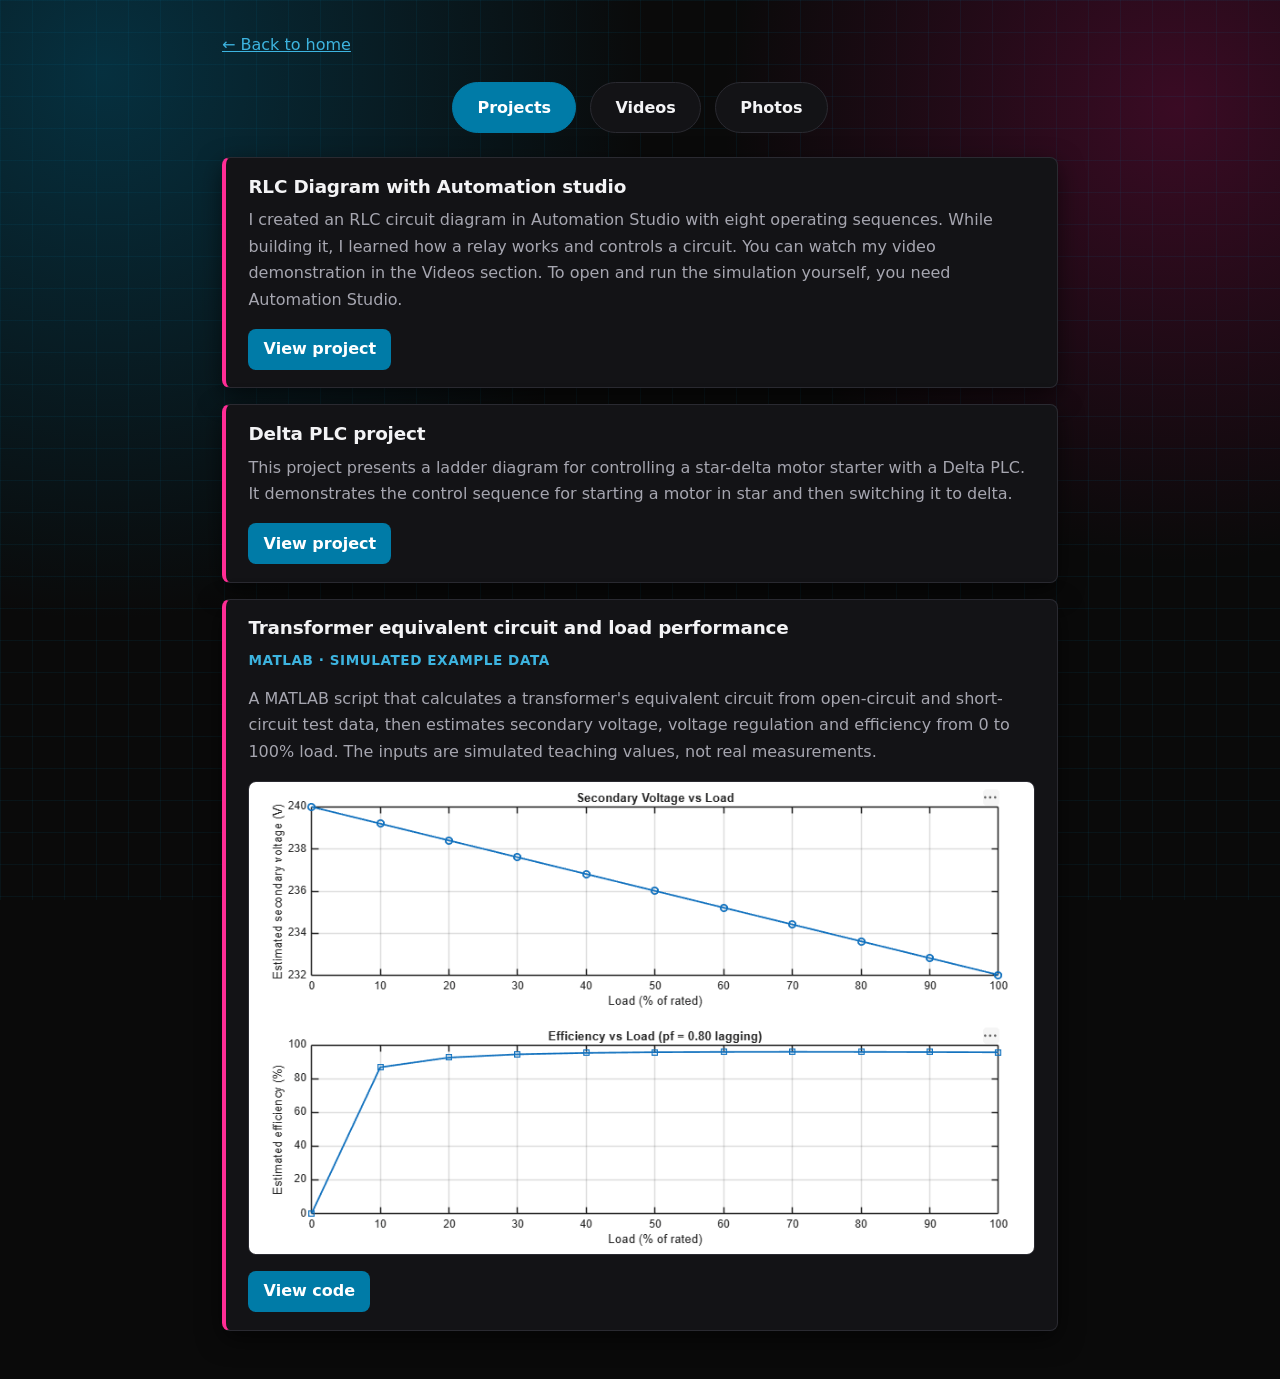
==== commit d3281b94: "Add files via upload" ====
--- a/project.html
+++ b/project.html
@@ -45,16 +45,6 @@
   <a href="https://drive.google.com/drive/folders/1kPc6Oqw2vQuU6igE3XqyLBparTO5ddNT?usp=sharing" target="_blank" rel="noopener">
     View project
   </a>
-</article>
-
-<article class="project-card">
-  <h2>Delta VFD-L Motor Control Simulator</h2>
-  <p>
-    An interactive simulation of Delta VFD-L two-wire motor control.
-    Explore d1 and d2 modes, frequency adjustment, acceleration and
-    deceleration ramps, and output voltage.
-  </p>
-  <a href="vfd-simulator/index.html">Open simulator</a>
 </article>
 
 <article>
--- a/style.css
+++ b/style.css
@@ -1,261 +1,622 @@
 :root {
   color-scheme: dark;
-  font-family: Arial, sans-serif;
-  background: #080d12;
-  color: #edf4f8;
-}
+
+  --bg: #0a0a0a;
+  --bg-glow-1: #06303f;
+  --bg-glow-2: #3a0b24;
+  --grid: rgb(0 123 167 / 9%);
+  --surface: rgb(20 20 23 / 82%);
+  --surface-solid: #131316;
+  --surface-2: #1b1b20;
+  --text: #f3f3f5;
+  --muted: #a6a6b0;
+  --line: #2a2a31;
+  --accent: #007ba7;
+  --accent-hover: #ff2d95;
+  --on-accent: #ffffff;
+  --on-accent-hover: #0a0a0a;
+  --link: #3db4e0;
+  --link-hover: #ff2d95;
+  --rail: #ff2d95;
+  --focus: #ff2d95;
+  --shadow: 0 8px 24px rgb(0 0 0 / 55%);
+  --shadow-hover: 0 12px 30px rgb(0 0 0 / 70%);
+  --photo-glow: 0 0 28px rgb(255 45 149 / 40%);
+  --header-bg: rgb(10 10 10 / 88%);
+
+  --radius: 10px;
+  --radius-sm: 8px;
+  --font: system-ui, -apple-system, "Segoe UI", Roboto, "Helvetica Neue", Arial, sans-serif;
+}
+
+:root[data-theme="light"] {
+  color-scheme: light;
+
+  --bg: #f5f6f8;
+  --bg-glow-1: #d8eef6;
+  --bg-glow-2: #ffe0ef;
+  --grid: rgb(0 123 167 / 8%);
+  --surface: #ffffff;
+  --surface-solid: #ffffff;
+  --surface-2: #edf1f4;
+  --text: #0a0a0a;
+  --muted: #474750;
+  --line: #0a0a0a;
+  --accent: #007ba7;
+  --accent-hover: #ff2d95;
+  --on-accent: #ffffff;
+  --on-accent-hover: #0a0a0a;
+  --link: #007ba7;
+  --link-hover: #c80f70;
+  --rail: #ff2d95;
+  --focus: #ff2d95;
+  --shadow: 4px 4px 0 #0a0a0a;
+  --shadow-hover: 5px 8px 0 #0a0a0a;
+  --photo-glow: 4px 4px 0 #0a0a0a;
+  --header-bg: rgb(245 246 248 / 92%);
+}
+
+/* ---------- 2. Base ---------- */
 
 * {
   box-sizing: border-box;
 }
 
+html {
+  scroll-behavior: smooth;
+  scroll-padding-top: 5rem;
+}
+
 body {
   margin: 0;
-  min-height: 100vh;
-  padding: 32px 16px;
+  font-family: var(--font);
+  line-height: 1.65;
+  color: var(--text);
   background:
-    radial-gradient(circle at top left, #073344 0, transparent 38rem),
-    radial-gradient(circle at bottom right, #38112f 0, transparent 35rem),
-    #080d12;
-}
-
-main {
-  width: min(760px, 100%);
-  margin: 0 auto;
-  padding: 32px;
-  border: 1px solid #263643;
-  border-radius: 18px;
-  background: rgb(17 22 29 / 94%);
-  box-shadow: 0 20px 60px rgb(0 0 0 / 35%);
-}
-
-h1 {
-  margin: 0 0 8px;
-  color: #f5f9fc;
-  font-size: clamp(1.8rem, 5vw, 2.6rem);
-}
-
-main > p {
-  margin: 0 0 28px;
-  color: #a9bdca;
-}
-
-section {
-  display: grid;
-  gap: 16px;
-}
-
+    linear-gradient(var(--grid) 1px, transparent 1px) 0 0 / 32px 32px,
+    linear-gradient(90deg, var(--grid) 1px, transparent 1px) 0 0 / 32px 32px,
+    radial-gradient(circle at 8% 8%, var(--bg-glow-1) 0, transparent 38%),
+    radial-gradient(circle at 92% 12%, var(--bg-glow-2) 0, transparent 32%),
+    var(--bg);
+  background-attachment: fixed;
+}
+
+h1,
 h2,
 h3 {
-  margin: 12px 0 0;
+  margin: 0 0 0.6rem;
+  line-height: 1.2;
+  letter-spacing: -0.01em;
+  color: var(--text);
 }
 
 h2 {
-  color: #42c8f5;
-  font-size: 1.25rem;
+  font-size: 1.6rem;
 }
 
 h3 {
-  font-size: 1rem;
-}
-
-label {
-  color: #dbe8ef;
-}
-
-input[type="range"] {
-  width: 100%;
-  accent-color: #08a5d1;
-  cursor: pointer;
-}
-
-button {
-  min-height: 46px;
-  padding: 10px 18px;
-  border: 1px solid #168bb0;
+  font-size: 1.15rem;
+}
+
+p {
+  margin: 0 0 1rem;
+}
+
+a {
+  color: var(--link);
+}
+
+a:hover {
+  color: var(--link-hover);
+}
+
+a:focus-visible,
+button:focus-visible {
+  outline: 3px solid var(--focus);
+  outline-offset: 3px;
+}
+
+main {
+  max-width: 900px;
+  margin: 0 auto;
+  padding: 2rem;
+}
+
+/* ---------- 3. Header and navigation ---------- */
+
+header {
+  position: sticky;
+  top: 0;
+  z-index: 10;
+  padding: 0.9rem 8%;
+  background: var(--header-bg);
+  border-bottom: 1px solid var(--line);
+  backdrop-filter: blur(12px);
+  -webkit-backdrop-filter: blur(12px);
+}
+
+nav {
+  display: flex;
+  justify-content: flex-end;
+  gap: 0.6rem;
+}
+
+nav a {
+  padding: 0.5rem 0.95rem;
+  border: 1px solid var(--line);
+  border-radius: 999px;
+  background: var(--surface-2);
+  color: var(--text);
+  font-weight: 600;
+  text-decoration: none;
+  transition: transform 0.2s ease, border-color 0.2s ease, color 0.2s ease;
+}
+
+nav a:hover {
+  transform: translateY(-2px);
+  border-color: var(--link);
+  color: var(--link);
+}
+
+/* ---------- 4. Sections and cards ---------- */
+
+section {
+  margin: 1rem 0;
+  padding: 2rem;
+  background: var(--surface);
+  border: 1px solid var(--line);
+  border-radius: var(--radius);
+  box-shadow: var(--shadow);
+  backdrop-filter: blur(12px);
+  -webkit-backdrop-filter: blur(12px);
+}
+
+/* Tab panels sit inside the page, so they get no card of their own */
+.category-panel {
+  padding: 0;
+  background: none;
+  border: none;
+  box-shadow: none;
+  backdrop-filter: none;
+  -webkit-backdrop-filter: none;
+}
+
+.category-panel[hidden] {
+  display: none;
+}
+
+/* Project and video cards: the left edge is a "rail", like a ladder diagram */
+article {
+  margin: 1rem 0;
+  padding: 1.1rem 1.4rem;
+  background: var(--surface-solid);
+  border: 1px solid var(--line);
+  border-left: 4px solid var(--rail);
+  border-radius: var(--radius-sm);
+  box-shadow: var(--shadow);
+  transition: transform 0.2s ease, box-shadow 0.2s ease;
+}
+
+@media (hover: hover) {
+  article:hover {
+    transform: translateY(-4px);
+    box-shadow: var(--shadow-hover);
+  }
+}
+
+article p {
+  color: var(--muted);
+}
+
+article a {
+  display: inline-block;
+  padding: 0.45rem 0.95rem;
+  border-radius: 8px;
+  background: var(--accent);
+  color: var(--on-accent);
+  font-weight: 600;
+  text-decoration: none;
+  transition: background 0.2s ease;
+}
+
+article a:hover {
+  background: var(--accent-hover);
+  color: var(--on-accent-hover);
+}
+
+/* ---------- 5. Hero ---------- */
+
+.hero-layout {
+  display: grid;
+  grid-template-columns: minmax(0, 1fr) 220px;
+  align-items: center;
+  gap: 3rem;
+  animation: hero-in 0.7s ease-out both;
+}
+
+.hero-layout > div {
+  min-width: 0;
+}
+
+.hero-layout p:first-child {
+  margin-bottom: 0.2rem;
+  color: var(--muted);
+}
+
+#home h1 {
+  font-size: clamp(2.2rem, 6vw, 3.4rem);
+  line-height: 1.1;
+  letter-spacing: -0.02em;
+}
+
+.hero-layout a {
+  display: inline-block;
+  padding: 0.7rem 1.2rem;
   border-radius: 10px;
-  background: #087ea3;
-  color: white;
+  background: var(--accent);
+  color: var(--on-accent);
+  font-weight: 600;
+  text-decoration: none;
+  transition: transform 0.2s ease, background 0.2s ease;
+}
+
+.hero-layout a:hover {
+  transform: translateY(-2px);
+  background: var(--accent-hover);
+  color: var(--on-accent-hover);
+}
+
+.profile-photo {
+  width: 220px;
+  height: 220px;
+  object-fit: cover;
+  border: 3px solid var(--rail);
+  border-radius: 50%;
+  box-shadow: var(--photo-glow);
+}
+
+@keyframes hero-in {
+  from {
+    opacity: 0;
+    transform: translateY(14px);
+  }
+  to {
+    opacity: 1;
+    transform: translateY(0);
+  }
+}
+
+/* ---------- 6. Contact ---------- */
+
+.email-contact {
+  display: inline-flex;
+  max-width: 100%;
+  align-items: center;
+  gap: 0.7rem;
+  margin: 0.25rem 0 1.25rem;
+  padding: 0.55rem 0.9rem 0.55rem 0.6rem;
+  background: var(--surface-2);
+  border: 1px solid var(--line);
+  border-radius: var(--radius-sm);
+}
+
+.email-symbol {
+  display: grid;
+  flex: 0 0 40px;
+  width: 40px;
+  height: 40px;
+  place-items: center;
+  border-radius: 50%;
+  background: var(--accent);
+  color: var(--on-accent);
+}
+
+.email-address {
+  min-width: 0;
+  font-weight: 600;
+  text-decoration: none;
+  overflow-wrap: anywhere;
+}
+
+.email-address:hover {
+  text-decoration: underline;
+}
+
+.social-links {
+  display: flex;
+  gap: 0.9rem;
+}
+
+.social-icon {
+  display: inline-flex;
+  width: 44px;
+  height: 44px;
+  align-items: center;
+  justify-content: center;
+  border-radius: 50%;
+  background: var(--accent);
+  color: var(--on-accent);
+  font-size: 1.2rem;
+  font-weight: 700;
+  text-decoration: none;
+  transition: transform 0.2s ease, background 0.2s ease;
+}
+
+.social-icon:hover {
+  transform: translateY(-3px);
+  background: var(--accent-hover);
+  color: var(--on-accent-hover);
+}
+
+/* ---------- 7. Projects page tabs ---------- */
+
+.category-tabs {
+  display: flex;
+  justify-content: center;
+  gap: 0.9rem;
+  margin: 1.5rem 0;
+}
+
+.category-tab {
+  padding: 0.7rem 1.5rem;
+  border: 1px solid var(--line);
+  border-radius: 999px;
+  background: var(--surface-solid);
+  color: var(--text);
   font: inherit;
   font-weight: 700;
   cursor: pointer;
-}
-
-button:hover {
-  background: #0997bf;
-}
-
-button:focus-visible,
-input:focus-visible {
-  outline: 3px solid #ffd166;
-  outline-offset: 3px;
-}
-
-#keypad-stop {
-  border-color: #d65478;
-  background: #a92d50;
-}
-
-#keypad-stop:hover {
-  background: #c23a60;
-}
-
-output {
-  color: #fff;
-  font-variant-numeric: tabular-nums;
-  font-weight: 700;
-}
-
-#frequency-value {
-  color: #51d5ff;
-}
-
-section > p {
-  display: flex;
-  justify-content: space-between;
-  gap: 16px;
+  transition: transform 0.2s ease, background 0.2s ease, color 0.2s ease,
+              border-color 0.2s ease;
+}
+
+.category-tab:hover {
+  transform: translateY(-3px);
+  border-color: var(--link);
+  color: var(--link);
+}
+
+.category-tab.active {
+  border-color: var(--accent);
+  background: var(--accent);
+  color: var(--on-accent);
+}
+
+.tabs-ready .category-panel:not([hidden]) {
+  animation: panel-in 0.2s ease;
+}
+
+@keyframes panel-in {
+  from {
+    opacity: 0.4;
+    transform: translateY(10px);
+  }
+  to {
+    opacity: 1;
+    transform: translateY(0);
+  }
+}
+
+/* ---------- 8. Photo gallery (for the Photos tab) ---------- */
+
+.photo-grid {
+  display: grid;
+  grid-template-columns: repeat(auto-fill, minmax(220px, 1fr));
+  gap: 1rem;
+}
+
+.photo-grid figure {
   margin: 0;
-  padding: 14px 16px;
-  border: 1px solid #293945;
-  border-radius: 10px;
-  background: #0b1218;
-}
-
-@media (max-width: 520px) {
-  body {
-    padding: 16px 12px;
-  }
-
-  main {
-    padding: 22px 18px;
-  }
-}
-
-.parameter-section {
-  margin-top: 32px;
-  padding-top: 24px;
-  border-top: 1px solid #293945;
-}
-
-.parameter-intro {
-  margin: 0;
-  color: #a9bdca;
-  line-height: 1.6;
-}
-
-.table-wrap {
-  overflow-x: auto;
-  border: 1px solid #293945;
-  border-radius: 10px;
-}
-
-table {
-  width: 100%;
-  min-width: 620px;
-  border-collapse: collapse;
-  text-align: left;
-}
-
-th,
-td {
-  padding: 12px 14px;
-  border-bottom: 1px solid #293945;
-  vertical-align: top;
-}
-
-th {
-  background: #0b1218;
-  color: #51d5ff;
-}
-
-td {
-  color: #dbe8ef;
-}
-
-tbody tr:last-child td {
-  border-bottom: 0;
-}
-
-tbody tr:nth-child(even) {
-  background: rgb(255 255 255 / 3%);
-}
-
-#terminal-mode {
-  width: 100%;
-  min-height: 46px;
-  padding: 10px 12px;
-  border: 1px solid #168bb0;
-  border-radius: 10px;
-  background: #0b1218;
-  color: #edf4f8;
-  font: inherit;
-}
-
-.terminal-controls {
-  display: grid;
-  gap: 12px;
-}
-
-.terminal-switch {
-  display: flex;
-  align-items: center;
-  gap: 12px;
-  min-height: 52px;
-  padding: 12px 14px;
-  border: 1px solid #293945;
-  border-radius: 10px;
-  background: #0b1218;
-  cursor: pointer;
-}
-
-.terminal-switch input {
-  width: 20px;
-  height: 20px;
-  accent-color: #08a5d1;
-}
-
-#terminal-explanation {
-  margin: 0;
-  color: #a9bdca;
-  line-height: 1.6;
-}
-
-.wiring-section {
-  margin-top: 28px;
-  padding-top: 24px;
-  border-top: 1px solid #293945;
-}
-
-.wiring-section figure {
-  margin: 0;
-}
-
-.wiring-section {
-  margin-top: 28px;
-  padding-top: 24px;
-  border-top: 1px solid #293945;
-}
-
-.wiring-section figure {
-  margin: 12px 0 24px;
-}
-
-.wiring-section img {
+}
+
+.photo-grid img {
   display: block;
   width: 100%;
+  aspect-ratio: 4 / 3;
+  object-fit: cover;
+  border: 1px solid var(--line);
+  border-radius: var(--radius-sm);
+}
+
+.photo-grid figcaption {
+  margin-top: 0.4rem;
+  font-size: 0.9rem;
+  color: var(--muted);
+}
+
+/* ---------- 9. Footer ---------- */
+
+footer {
+  padding: 1.5rem 1rem 2rem;
+  color: var(--muted);
+  text-align: center;
+}
+
+footer p {
+  margin: 0;
+}
+
+/* ---------- 10. Small screens ---------- */
+
+@media (max-width: 600px) {
+  header {
+    padding: 0.7rem 1rem;
+  }
+
+  nav {
+    justify-content: center;
+    flex-wrap: wrap;
+    gap: 0.5rem;
+  }
+
+  nav a {
+    padding: 0.4rem 0.7rem;
+    font-size: 0.9rem;
+  }
+
+  main {
+    padding: 1rem;
+  }
+
+  section {
+    padding: 1.25rem;
+  }
+
+  .hero-layout {
+    grid-template-columns: 1fr;
+    gap: 1.25rem;
+  }
+
+  .profile-photo {
+    order: -1;
+    width: 130px;
+    height: 130px;
+  }
+
+  .category-tabs {
+    gap: 0.5rem;
+  }
+
+  .category-tab {
+    padding: 0.6rem 1rem;
+  }
+}
+
+/* ---------- 11. Reduced motion ---------- */
+
+@media (prefers-reduced-motion: reduce) {
+  html {
+    scroll-behavior: auto;
+  }
+
+  *,
+  *::before,
+  *::after {
+    animation-duration: 0.01ms !important;
+    transition-duration: 0.01ms !important;
+  }
+}
+
+/* ---------- Page load animation ---------- */
+
+@keyframes rise {
+  from {
+    opacity: 0;
+    transform: translateY(20px);
+  }
+  to {
+    opacity: 1;
+    transform: translateY(0);
+  }
+}
+
+@keyframes drop {
+  from {
+    opacity: 0;
+    transform: translateY(-100%);
+  }
+  to {
+    opacity: 1;
+    transform: translateY(0);
+  }
+}
+
+@keyframes ring-glow {
+  from {
+    box-shadow: 0 0 0 rgb(255 45 149 / 0%);
+  }
+  to {
+    box-shadow: var(--photo-glow);
+  }
+}
+
+/* Header slides down first */
+header {
+  animation: drop 0.5s ease-out backwards;
+}
+
+/* Home page: the hero already fades in, then About and Contact follow */
+#about {
+  animation: rise 0.6s ease-out 0.2s backwards;
+}
+
+#contact {
+  animation: rise 0.6s ease-out 0.35s backwards;
+}
+
+/* Your photo ring lights up in neon rose */
+.profile-photo {
+  animation: ring-glow 1.2s ease-out 0.4s backwards;
+}
+
+/* Projects page: the tab buttons rise in */
+.category-tabs {
+  animation: rise 0.5s ease-out 0.1s backwards;
+}
+
+article ul {
+  margin: 0 0 1rem;
+  padding-left: 1.25rem;
+  color: var(--muted);
+}
+
+article li {
+  margin-bottom: 0.3rem;
+}
+
+article li::marker {
+  color: var(--rail);
+}
+
+.card-label {
+  margin: 0 0 0.9rem;
+  font-size: 0.85rem;
+  font-weight: 600;
+  letter-spacing: 0.04em;
+  text-transform: uppercase;
+  color: var(--link);
+}
+
+.skills-grid {
+  display: grid;
+  grid-template-columns: repeat(auto-fit, minmax(220px, 1fr));
+  gap: 1rem;
+}
+
+.skill-group {
+  padding: 1rem 1.2rem;
+  background: var(--surface-2);
+  border: 1px solid var(--line);
+  border-left: 4px solid var(--rail);
+  border-radius: var(--radius-sm);
+}
+
+.skill-group h3 {
+  margin-bottom: 0.7rem;
+}
+
+.skill-tags {
+  display: flex;
+  flex-wrap: wrap;
+  gap: 0.5rem;
+  margin: 0;
+  padding: 0;
+  list-style: none;
+}
+
+.skill-tags li {
+  padding: 0.25rem 0.75rem;
+  border: 1px solid var(--line);
+  border-radius: 999px;
+  background: var(--surface-solid);
+  font-size: 0.9rem;
+}
+
+article img {
+  display: block;
+  max-width: 100%;
   height: auto;
-  border: 1px solid #293945;
-  border-radius: 10px;
-  background: white;
-}
-
-.wiring-section figcaption {
-  margin-top: 10px;
-  color: #a9bdca;
-  line-height: 1.6;
-}
-
-.parameter-section td:nth-child(2) {
-  white-space: nowrap;
-}
-
+  margin: 0.5rem 0 1rem;
+  border: 1px solid var(--line);
+  border-radius: var(--radius-sm);
+}
